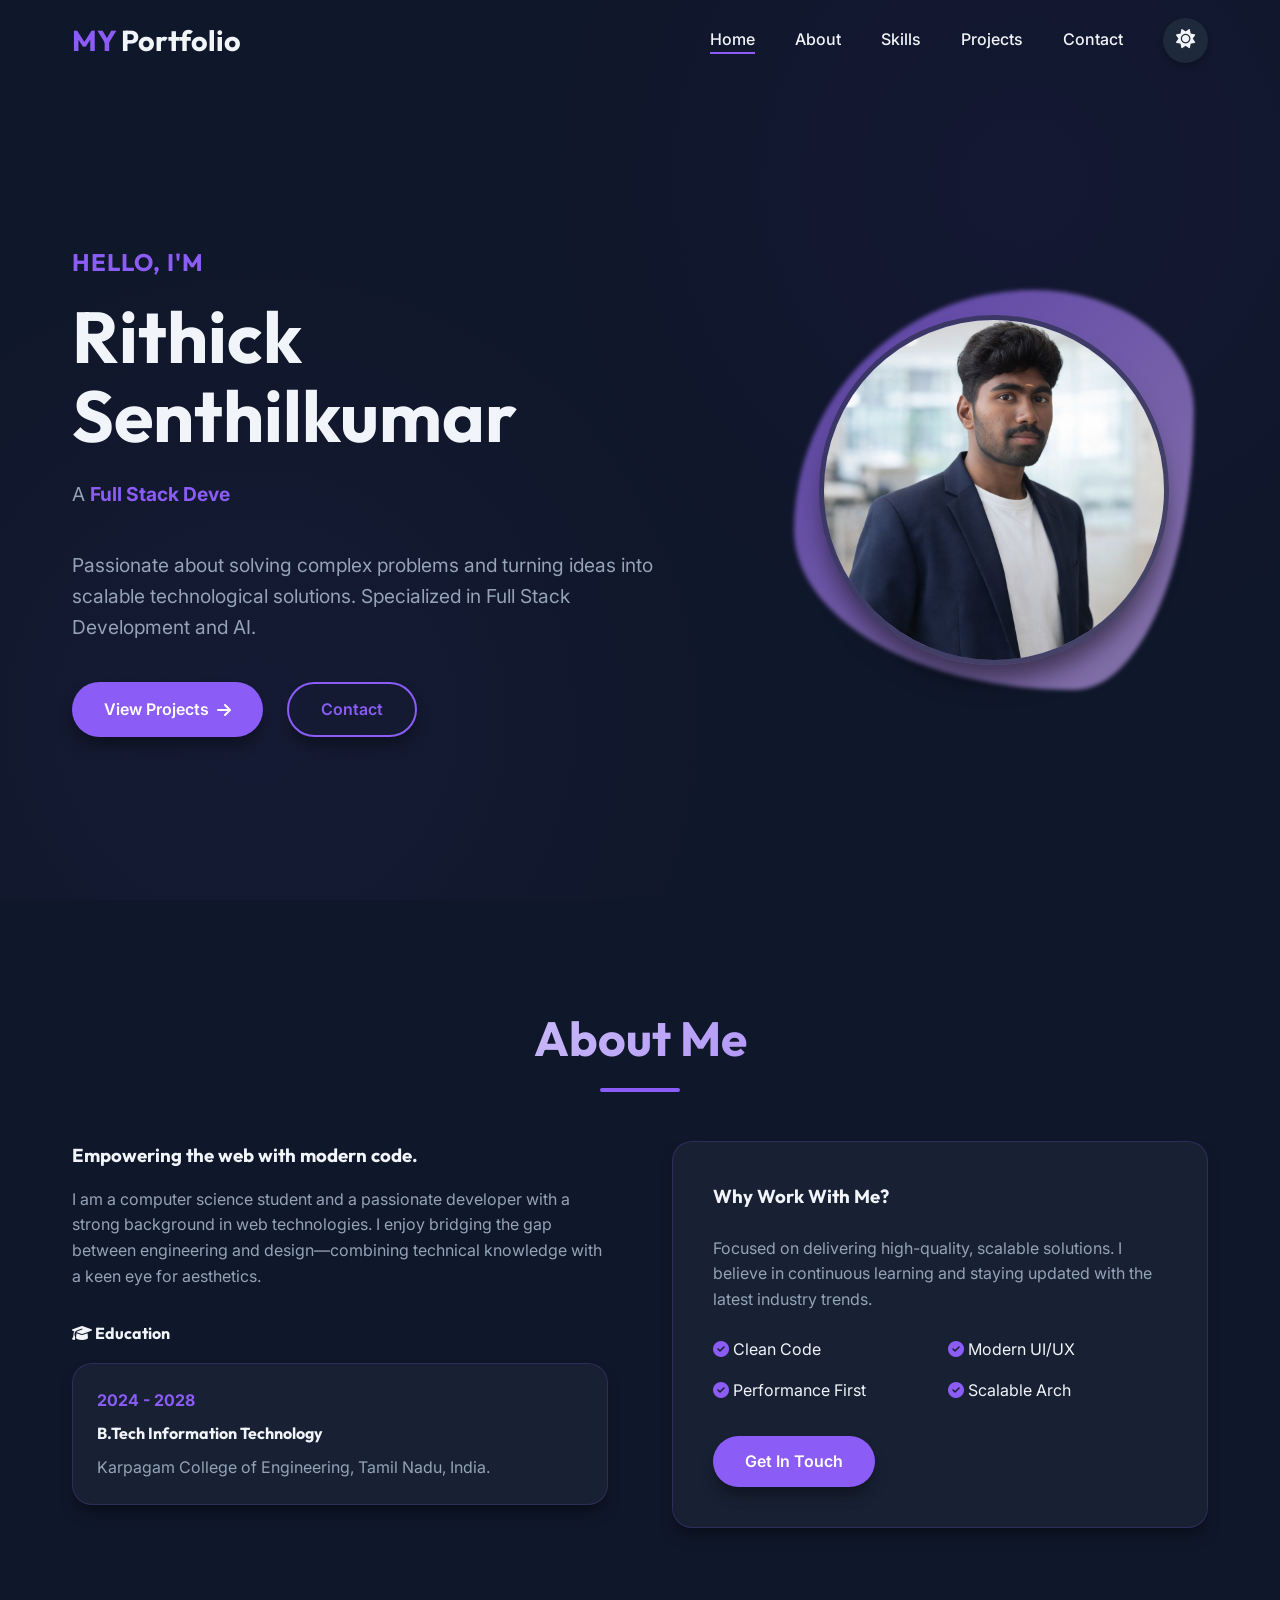
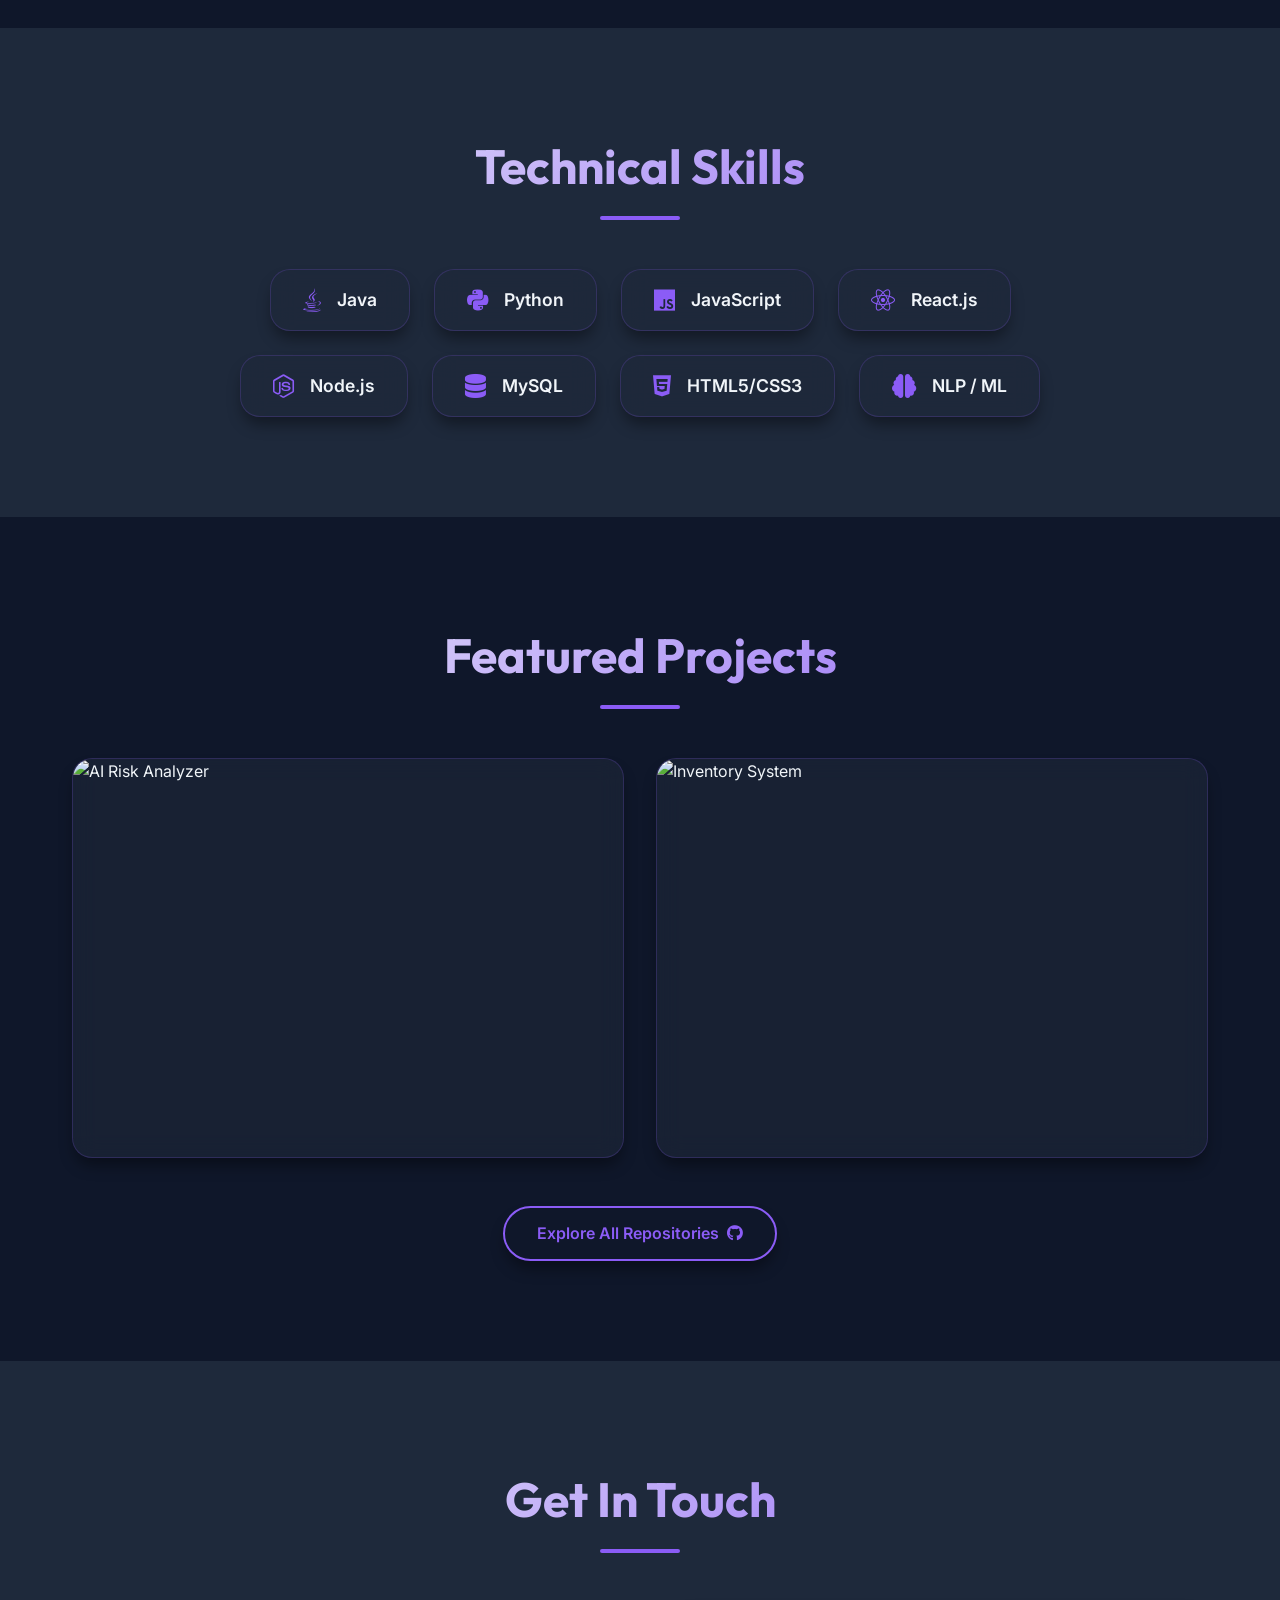
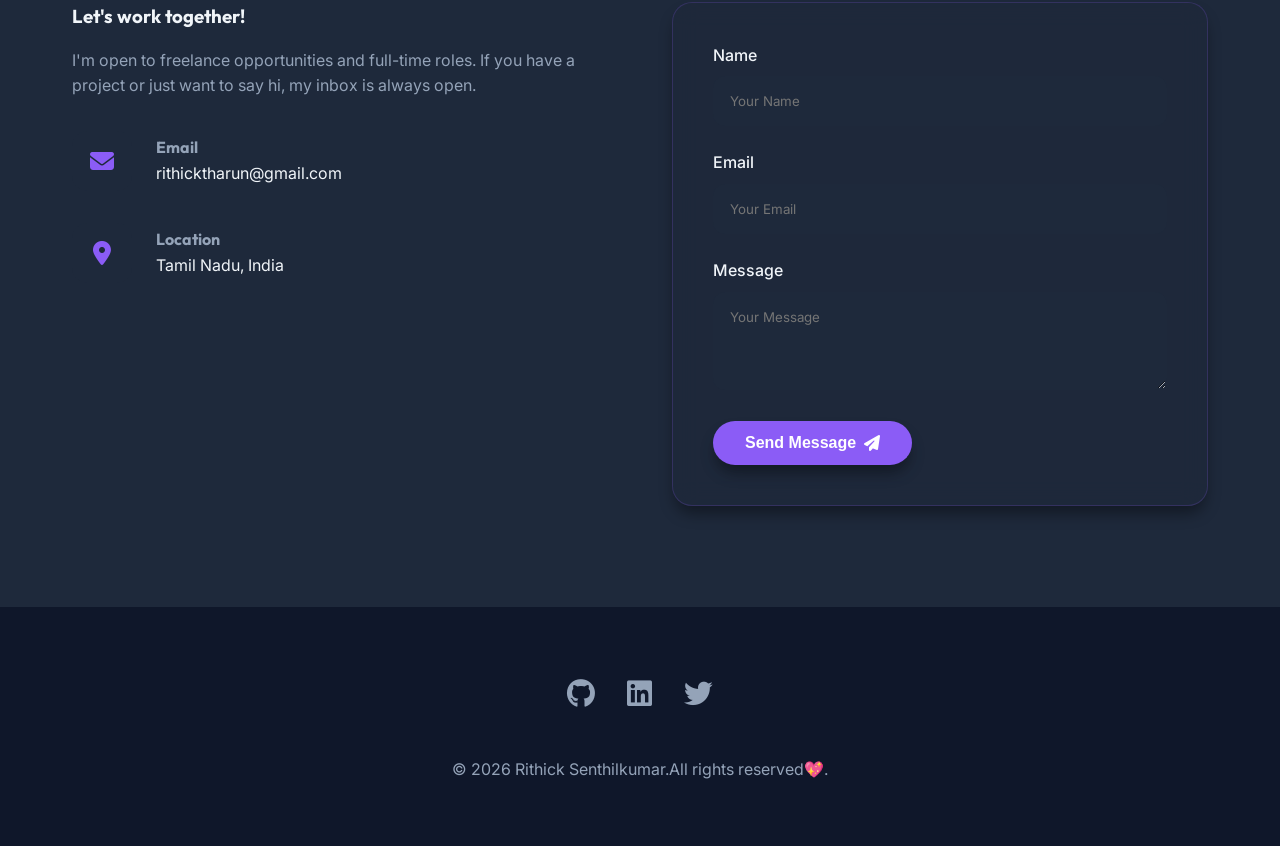
==== index.html @ 33edb517 "Change link text from 'Let's Talk' to 'Contact'" ====
<!DOCTYPE html>
<html lang="en">

<head>
    <meta charset="UTF-8">
    <meta name="viewport" content="width=device-width, initial-scale=1.0">
    <title>Rithick Senthilkumar | Full Stack Developer</title>
    <meta name="description"
        content="Personal portfolio of Rithick Senthilkumar - Full Stack Developer specializing in AI, Java, and Web Technologies.">
    <link rel="stylesheet" href="style.css">
    <link rel="stylesheet" href="https://cdnjs.cloudflare.com/ajax/libs/font-awesome/6.4.0/css/all.min.css">
</head>

<body data-theme="dark">

    <header id="header">
        <div class="container nav-container">
            <a href="#home" class="logo">MY<span> Portfolio</span></a>
            <nav>
                <ul class="nav-links">
                    <li><a href="#home" class="nav-link active">Home</a></li>
                    <li><a href="#about" class="nav-link">About</a></li>
                    <li><a href="#skills" class="nav-link">Skills</a></li>
                    <li><a href="#projects" class="nav-link">Projects</a></li>
                    <li><a href="#contact" class="nav-link">Contact</a></li>
                    <li>
                        <button class="theme-toggle" id="theme-toggle" aria-label="Toggle Dark/Light Mode">
                            <i class="fas fa-moon"></i>
                        </button>
                    </li>
                </ul>
            </nav>

        </div>
    </header>


    <section id="home" class="hero">
        <div class="container hero-content">
            <div class="hero-text">
                <h3>Hello, I'm</h3>
                <h1>Rithick Senthilkumar</h1>
                <p>A <span id="typing-text" style="color: var(--accent); font-weight: 700;"></span></p>
                <p>Passionate about solving complex problems and turning ideas into scalable technological solutions.
                    Specialized in Full Stack Development and AI.</p>
                <div class="hero-btns">
                    <a href="#projects" class="btn btn-primary">View Projects <i class="fas fa-arrow-right"></i></a>
                    <a href="#contact" class="btn btn-outline">Contact</a>
                </div>
            </div>
            <div class="hero-image-container">
                <div class="hero-blob"></div>
                <div class="hero-img-box">
                    <img src="profile.png" alt="Rithick Senthilkumar">
                </div>
            </div>
        </div>
    </section>


    <section id="about" class="section-padding">
        <div class="container">
            <h2 class="section-title reveal">About Me</h2>
            <div class="contact-grid">
                <div class="reveal">
                    <h3>Empowering the web with modern code.</h3>
                    <p style="margin-top: 1rem; color: var(--text-muted);">I am a computer science student and a
                        passionate developer with a strong background in web technologies. I enjoy bridging the gap
                        between engineering and design—combining technical knowledge with a keen eye for aesthetics.</p>

                    <div style="margin-top: 2rem;">
                        <h4 style="margin-bottom: 1rem;"><i class="fas fa-graduation-cap"></i> Education</h4>
                        <div class="glass-card" style="padding: 1.5rem;">
                            <span class="timeline-date">2024 - 2028</span>
                            <h4 style="margin: 0.5rem 0;">B.Tech Information Technology</h4>
                            <p style="color: var(--text-muted);">Karpagam College of Engineering, Tamil Nadu, India.</p>
                        </div>
                    </div>
                </div>
                <div class="reveal">
                    <div class="glass-card" style="padding: 2.5rem; height: 100%;">
                        <h3>Why Work With Me?</h3>
                        <p style="margin: 1.5rem 0; color: var(--text-muted);">Focused on delivering high-quality,
                            scalable solutions. I believe in continuous learning and staying updated with the latest
                            industry trends.</p>
                        <ul style="display: grid; grid-template-columns: 1fr 1fr; gap: 1rem;">
                            <li><i class="fas fa-check-circle" style="color: var(--accent);"></i> Clean Code</li>
                            <li><i class="fas fa-check-circle" style="color: var(--accent);"></i> Modern UI/UX</li>
                            <li><i class="fas fa-check-circle" style="color: var(--accent);"></i> Performance First</li>
                            <li><i class="fas fa-check-circle" style="color: var(--accent);"></i> Scalable Arch</li>
                        </ul>
                        <div style="margin-top: 2rem;">
                            <a href="#contact" class="btn btn-primary w-100">Get In Touch</a>
                        </div>
                    </div>
                </div>
            </div>
        </div>
    </section>


    <section id="skills" class="section-padding bg-light" style="background: var(--secondary-bg);">
        <div class="container">
            <h2 class="section-title reveal">Technical Skills</h2>
            <div class="reveal">
                <div class="skills-grid">
                    <div class="glass-card skill-chip"><i class="fab fa-java"></i> Java</div>
                    <div class="glass-card skill-chip"><i class="fab fa-python"></i> Python</div>
                    <div class="glass-card skill-chip"><i class="fab fa-js"></i> JavaScript</div>
                    <div class="glass-card skill-chip"><i class="fab fa-react"></i> React.js</div>
                    <div class="glass-card skill-chip"><i class="fab fa-node-js"></i> Node.js</div>
                    <div class="glass-card skill-chip"><i class="fas fa-database"></i> MySQL</div>
                    <div class="glass-card skill-chip"><i class="fab fa-html5"></i> HTML5/CSS3</div>
                    <div class="glass-card skill-chip"><i class="fas fa-brain"></i> NLP / ML</div>
                </div>
            </div>
        </div>
    </section>


    <section id="projects" class="section-padding">
        <div class="container">
            <h2 class="section-title reveal">Featured Projects</h2>
            <div class="projects-container">

                <div class="glass-card project-card reveal">
                    <div class="project-img">
                        <img src="https://images.unsplash.com/photo-1450101499163-c8848c66ca85?auto=format&fit=crop&w=800"
                            alt="AI Risk Analyzer">
                    </div>
                    <div class="project-overlay">
                        <div class="project-tags">
                            <span class="tag">Python</span>
                            <span class="tag">NLP</span>
                            <span class="tag">ML</span>
                        </div>
                        <h3 class="project-title">AI Contract Analyzer</h3>
                        <p class="project-desc">Intelligent web app that identifies legal risks using Natural Language
                            Processing.</p>
                        <div class="hero-btns">
                            <a href="https://github.com/rithick55/AI-based-Contract-risk-Analyzer" target="_blank"
                                class="btn btn-primary btn-sm"><i class="fab fa-github"></i> Code</a>
                        </div>
                    </div>
                </div>

                <div class="glass-card project-card reveal">
                    <div class="project-img">
                        <img src="https://images.unsplash.com/photo-1551288049-bebda4e38f71?auto=format&fit=crop&w=800"
                            alt="Inventory System">
                    </div>
                    <div class="project-overlay">
                        <div class="project-tags">
                            <span class="tag">Java</span>
                            <span class="tag">JSP</span>
                            <span class="tag">MySQL</span>
                        </div>
                        <h3 class="project-title">Product Inventory System</h3>
                        <p class="project-desc">Web-based system using Servlets and JDBC for managing product data
                            seamlessly.</p>
                        <div class="hero-btns">
                            <a href="https://github.com/rithick55/ProductInventorySystem" target="_blank"
                                class="btn btn-primary btn-sm"><i class="fab fa-github"></i> Code</a>
                        </div>
                    </div>
                </div>
            </div>
            <div style="text-align: center; margin-top: 3rem;" class="reveal">
                <a href="https://github.com/rithick55" target="_blank" class="btn btn-outline">Explore All Repositories
                    <i class="fab fa-github"></i></a>
            </div>
        </div>
    </section>


    <section id="contact" class="section-padding" style="background: var(--secondary-bg);">
        <div class="container">
            <h2 class="section-title reveal">Get In Touch</h2>
            <div class="contact-grid reveal">
                <div>
                    <h3>Let's work together!</h3>
                    <p style="margin-top: 1rem; color: var(--text-muted);">I'm open to freelance opportunities and
                        full-time roles. If you have a project or just want to say hi, my inbox is always open.</p>

                    <div class="contact-info-list">
                        <div class="contact-item">
                            <div class="contact-icon"><i class="fas fa-envelope"></i></div>
                            <div>
                                <h4 style="color: var(--text-muted);">Email</h4>
                                <p>rithicktharun@gmail.com</p>
                            </div>
                        </div>
                        <div class="contact-item">
                            <div class="contact-icon"><i class="fas fa-location-dot"></i></div>
                            <div>
                                <h4 style="color: var(--text-muted);">Location</h4>
                                <p>Tamil Nadu, India</p>
                            </div>
                        </div>
                    </div>
                </div>

                <div class="glass-card" style="padding: 2.5rem;">
                    <form id="contact-form" action="https://formsubmit.co/rithicktharun@gmail.com" method="POST">
                        <input type="hidden" name="_captcha" value="false">
                        <div class="form-group">
                            <label for="name">Name</label>
                            <input type="text" id="name" name="name" class="form-control" placeholder="Your Name"
                                required>
                        </div>
                        <div class="form-group">
                            <label for="email">Email</label>
                            <input type="email" id="email" name="email" class="form-control" placeholder="Your Email"
                                required>
                        </div>
                        <div class="form-group">
                            <label for="message">Message</label>
                            <textarea id="message" name="message" rows="4" class="form-control"
                                placeholder="Your Message" required></textarea>
                        </div>
                        <button type="submit" class="btn btn-primary w-100">Send Message <i
                                class="fas fa-paper-plane"></i></button>
                    </form>
                </div>
            </div>
        </div>
    </section>


    <footer>
        <div class="container">
            <div class="footer-socials">
                <a href="https://github.com/rithick55" target="_blank" aria-label="GitHub"><i
                        class="fab fa-github"></i></a>
                <a href="https://www.linkedin.com/in/rithick-s-b72456331" target="_blank" aria-label="LinkedIn"><i
                        class="fab fa-linkedin"></i></a>
                <a href="#" aria-label="Twitter"><i class="fab fa-twitter"></i></a>
            </div>
            <p style="color: var(--text-muted);">&copy; 2026 Rithick Senthilkumar.All rights reserved💖.</p>
        </div>
    </footer>

    <script src="script.js"></script>
</body>

</html>
---- style.css ----
@import url('https://fonts.googleapis.com/css2?family=Inter:wght@300;400;500;600;700;800&family=Outfit:wght@300;400;500;600;700;800&display=swap');

:root {

    --primary-bg: #f8fafc;
    --secondary-bg: #e2e8f0;
    --accent: #6d28d9;
    --accent-hover: #5b21b6;
    --text-main: #1e293b;
    --text-muted: #64748b;
    --card-bg: rgba(255, 255, 255, 0.7);
    --card-border: rgba(109, 40, 217, 0.1);
    --glass-blur: blur(12px);
    --shadow-sm: 0 4px 6px -1px rgb(0 0 0 / 0.1);
    --shadow-md: 0 10px 15px -3px rgb(0 0 0 / 0.1);
    --shadow-lg: 0 20px 25px -5px rgb(0 0 0 / 0.1);
    --transition: all 0.4s cubic-bezier(0.4, 0, 0.2, 1);
}

[data-theme='dark'] {

    --primary-bg: #0f172a;
    --secondary-bg: #1e293b;
    --accent: #8b5cf6;
    --accent-hover: #a78bfa;
    --text-main: #f1f5f9;
    --text-muted: #94a3b8;
    --card-bg: rgba(30, 41, 59, 0.6);
    --card-border: rgba(139, 92, 246, 0.2);
    --shadow-sm: 0 4px 6px -1px rgb(0 0 0 / 0.3);
    --shadow-md: 0 10px 15px -3px rgb(0 0 0 / 0.4);
    --shadow-lg: 0 20px 25px -5px rgb(0 0 0 / 0.5);
}

* {
    margin: 0;
    padding: 0;
    box-sizing: border-box;
}

html {
    scroll-behavior: smooth;
    font-size: 16px;
}

body {
    font-family: 'Inter', sans-serif;
    background-color: var(--primary-bg);
    color: var(--text-main);
    line-height: 1.6;
    overflow-x: hidden;
    transition: background-color 0.5s ease, color 0.5s ease;
}

h1,
h2,
h3,
h4,
.logo {
    font-family: 'Outfit', sans-serif;
    font-weight: 700;
}

a {
    text-decoration: none;
    color: inherit;
    transition: var(--transition);
}

ul {
    list-style: none;
}


.glass-card {
    background: var(--card-bg);
    backdrop-filter: var(--glass-blur);
    border: 1px solid var(--card-border);
    border-radius: 20px;
    box-shadow: var(--shadow-md);
    transition: var(--transition);
}

.glass-card:hover {
    transform: translateY(-8px);
    box-shadow: var(--shadow-lg);
    border-color: var(--accent);
}


.theme-toggle {
    background: var(--secondary-bg);
    border: none;
    color: var(--text-main);
    padding: 10px;
    border-radius: 50%;
    cursor: pointer;
    width: 45px;
    height: 45px;
    display: flex;
    align-items: center;
    justify-content: center;
    font-size: 1.2rem;
    box-shadow: var(--shadow-sm);
    transition: var(--transition);
}

.theme-toggle:hover {
    background: var(--accent);
    color: #fff;
    transform: scale(1.1);
}


.container {
    max-width: 1200px;
    margin: 0 auto;
    padding: 0 2rem;
}

.section-padding {
    padding: 100px 0;
}

.section-title {
    font-size: 3rem;
    text-align: center;
    margin-bottom: 4rem;
    background: linear-gradient(135deg, var(--text-main), var(--accent));
    -webkit-background-clip: text;
    background-clip: text;
    -webkit-text-fill-color: transparent;
    position: relative;
}

.section-title::after {
    content: '';
    position: absolute;
    bottom: -15px;
    left: 50%;
    transform: translateX(-50%);
    width: 80px;
    height: 4px;
    background: var(--accent);
    border-radius: 2px;
}


header {
    position: fixed;
    top: 0;
    width: 100%;
    height: 80px;
    display: flex;
    align-items: center;
    z-index: 1000;
    transition: var(--transition);
}

header.sticky {
    height: 70px;
    background: var(--card-bg);
    backdrop-filter: var(--glass-blur);
    box-shadow: var(--shadow-sm);
}

.nav-container {
    display: flex;
    justify-content: space-between;
    align-items: center;
    width: 100%;
}

.logo {
    font-size: 1.8rem;
    color: var(--accent);
}
.logo span {
    color: var(--text-main);
}

.nav-links {
    display: flex;
    gap: 2.5rem;
    align-items: center;
}

.nav-link {
    font-weight: 500;
    color: var(--text-main);
    position: relative;
    padding: 5px 0;
}

.nav-link::after {
    content: '';
    position: absolute;
    bottom: 0;
    left: 0;
    width: 0;
    height: 2px;
    background: var(--accent);
    transition: var(--transition);
}

.nav-link:hover::after,
.nav-link.active::after {
    width: 100%;
}


.hero {
    min-height: 100vh;
    display: flex;
    align-items: center;
    position: relative;
    padding-top: 80px;
    background: radial-gradient(circle at 80% 20%, rgba(109, 40, 217, 0.05), transparent 40%),
        radial-gradient(circle at 20% 80%, rgba(139, 92, 246, 0.05), transparent 40%);
}

.hero-content {
    display: grid;
    grid-template-columns: 1.2fr 0.8fr;
    gap: 4rem;
    align-items: center;
}

.hero-text h3 {
    color: var(--accent);
    font-size: 1.5rem;
    margin-bottom: 1rem;
    letter-spacing: 1px;
    text-transform: uppercase;
}

.hero-text h1 {
    font-size: 4.5rem;
    line-height: 1.1;
    margin-bottom: 1.5rem;
}

.hero-text p {
    font-size: 1.2rem;
    color: var(--text-muted);
    max-width: 600px;
    margin-bottom: 2.5rem;
}

.hero-btns {
    display: flex;
    gap: 1.5rem;
}

.btn {
    padding: 0.8rem 2rem;
    border-radius: 50px;
    font-weight: 600;
    font-size: 1rem;
    display: inline-flex;
    align-items: center;
    gap: 0.5rem;
    cursor: pointer;
    box-shadow: var(--shadow-md);
}

.btn-primary {
    background: var(--accent);
    color: #fff;
    border: none;
}

.btn-primary:hover {
    background: var(--accent-hover);
    transform: translateY(-3px);
    box-shadow: var(--shadow-lg);
}

.btn-outline {
    border: 2px solid var(--accent);
    color: var(--accent);
    background: transparent;
}

.btn-outline:hover {
    background: var(--accent);
    color: #fff;
    transform: translateY(-3px);
}

.hero-image-container {
    position: relative;
    display: flex;
    justify-content: center;
    align-items: center;
}

.hero-blob {
    width: 400px;
    height: 400px;
    background: linear-gradient(135deg, var(--accent), #d8b4fe);
    border-radius: 60% 40% 30% 70% / 60% 30% 70% 40%;
    animation: blobAnimate 10s linear infinite;
    position: absolute;
    filter: blur(2px);
    opacity: 0.6;
}

.hero-img-box {
    width: 350px;
    height: 350px;
    border-radius: 50%;
    overflow: hidden;
    position: relative;
    border: 5px solid var(--card-bg);
    box-shadow: var(--shadow-lg);
    z-index: 1;
}

.hero-img-box img {
    width: 100%;
    height: 100%;
    object-fit: cover;
    transition: var(--transition);
}

@keyframes blobAnimate {

    0%,
    100% {
        border-radius: 60% 40% 30% 70% / 60% 30% 70% 40%;
    }

    50% {
        border-radius: 30% 60% 70% 40% / 50% 60% 30% 60%;
    }
}

.projects-container {
    display: grid;
    grid-template-columns: repeat(2, 1fr);
    gap: 2rem;
}

.project-card {
    position: relative;
    overflow: hidden;
    height: 400px;
}

.project-img {
    height: 100%;
    width: 100%;
}

.project-img img {
    width: 100%;
    height: 100%;
    object-fit: cover;
}

.project-overlay {
    position: absolute;
    top: 0;
    left: 0;
    width: 100%;
    height: 100%;
    background: linear-gradient(to top, rgba(15, 23, 42, 0.95), transparent);
    display: flex;
    flex-direction: column;
    justify-content: flex-end;
    padding: 2.5rem;
    opacity: 0;
    transition: var(--transition);
}

.project-card:hover .project-overlay {
    opacity: 1;
}

.project-card:hover .project-img img {
    transform: scale(1.1);
}

.project-tags {
    display: flex;
    gap: 0.5rem;
    margin-bottom: 1rem;
}

.tag {
    background: var(--accent);
    color: #fff;
    font-size: 0.75rem;
    padding: 0.2rem 0.8rem;
    border-radius: 20px;
    font-weight: 600;
}

.project-title {
    font-size: 1.8rem;
    margin-bottom: 0.5rem;
    color: #fff;
}

.project-desc {
    font-size: 1rem;
    color: rgba(255, 255, 255, 0.8);
    margin-bottom: 1.5rem;
}


.skills-grid {
    display: flex;
    flex-wrap: wrap;
    justify-content: center;
    gap: 1.5rem;
    max-width: 900px;
    margin: 0 auto;
}

.skill-chip {
    padding: 1rem 2rem;
    display: flex;
    align-items: center;
    gap: 1rem;
    font-size: 1.1rem;
    font-weight: 600;
}

.skill-chip i {
    font-size: 1.5rem;
    color: var(--accent);
}


.timeline {
    max-width: 800px;
    margin: 0 auto;
    position: relative;
}

.timeline::before {
    content: '';
    position: absolute;
    left: 50%;
    transform: translateX(-50%);
    width: 2px;
    height: 100%;
    background: var(--secondary-bg);
}

.timeline-item {
    margin-bottom: 4rem;
    width: 100%;
    display: flex;
    justify-content: space-between;
    align-items: center;
}

.timeline-content {
    width: 45%;
    padding: 2rem;
}

.timeline-dot {
    position: absolute;
    left: 50%;
    transform: translateX(-50%);
    width: 20px;
    height: 20px;
    background: var(--accent);
    border-radius: 50%;
    border: 4px solid var(--primary-bg);
    z-index: 10;
}

.timeline-item:nth-child(even) {
    flex-direction: row-reverse;
}

.timeline-date {
    color: var(--accent);
    font-weight: 700;
    margin-bottom: 0.5rem;
    display: block;
}

/* Animations */
.reveal {
    opacity: 0;
    transform: translateY(40px);
    transition: all 0.8s ease-out;
}

.reveal.active {
    opacity: 1;
    transform: translateY(0);
}


.contact-grid {
    display: grid;
    grid-template-columns: 1fr 1fr;
    gap: 4rem;
}

.contact-info-list {
    margin-top: 2rem;
}

.contact-item {
    display: flex;
    gap: 1.5rem;
    margin-bottom: 2rem;
    align-items: center;
}

.contact-icon {
    width: 60px;
    height: 60px;
    background: var(--secondary-bg);
    color: var(--accent);
    border-radius: 15px;
    display: flex;
    align-items: center;
    justify-content: center;
    font-size: 1.5rem;
}

.form-group {
    margin-bottom: 1.5rem;
}

.form-group label {
    display: block;
    margin-bottom: 0.5rem;
    font-weight: 500;
}

.form-control {
    width: 100%;
    padding: 1rem;
    background: var(--secondary-bg);
    border: 1px solid transparent;
    border-radius: 12px;
    color: var(--text-main);
    font-family: inherit;
    transition: var(--transition);
}

.form-control:focus {
    outline: none;
    border-color: var(--accent);
    background: var(--primary-bg);
    box-shadow: 0 0 0 4px rgba(109, 40, 217, 0.1);
}

footer {
    padding: 4rem 0;
    border-top: 1px solid var(--secondary-bg);
    text-align: center;
}

.footer-socials {
    display: flex;
    justify-content: center;
    gap: 2rem;
    margin-bottom: 2.5rem;
}

.footer-socials a {
    font-size: 1.8rem;
    color: var(--text-muted);
}

.footer-socials a:hover {
    color: var(--accent);
    transform: translateY(-5px);
}


@media (max-width: 992px) {
    .hero-content {
        grid-template-columns: 1fr;
        text-align: center;
        gap: 3rem;
    }

    .hero-text h1 {
        font-size: 3.5rem;
    }

    .hero-btns {
        justify-content: center;
    }

    .hero-image-container {
        order: -1;
    }

    .projects-container {
        grid-template-columns: 1fr;
    }

    .contact-grid {
        grid-template-columns: 1fr;
    }
}

@media (max-width: 768px) {
    .nav-links {
        display: none;
    }

    .section-title {
        font-size: 2.2rem;
    }

    .timeline::before {
        left: 40px;
    }

    .timeline-dot {
        left: 40px;
    }

    .timeline-content {
        width: calc(100% - 80px);
        margin-left: 80px;
    }

    .timeline-item,
    .timeline-item:nth-child(even) {
        flex-direction: row;
    }
}
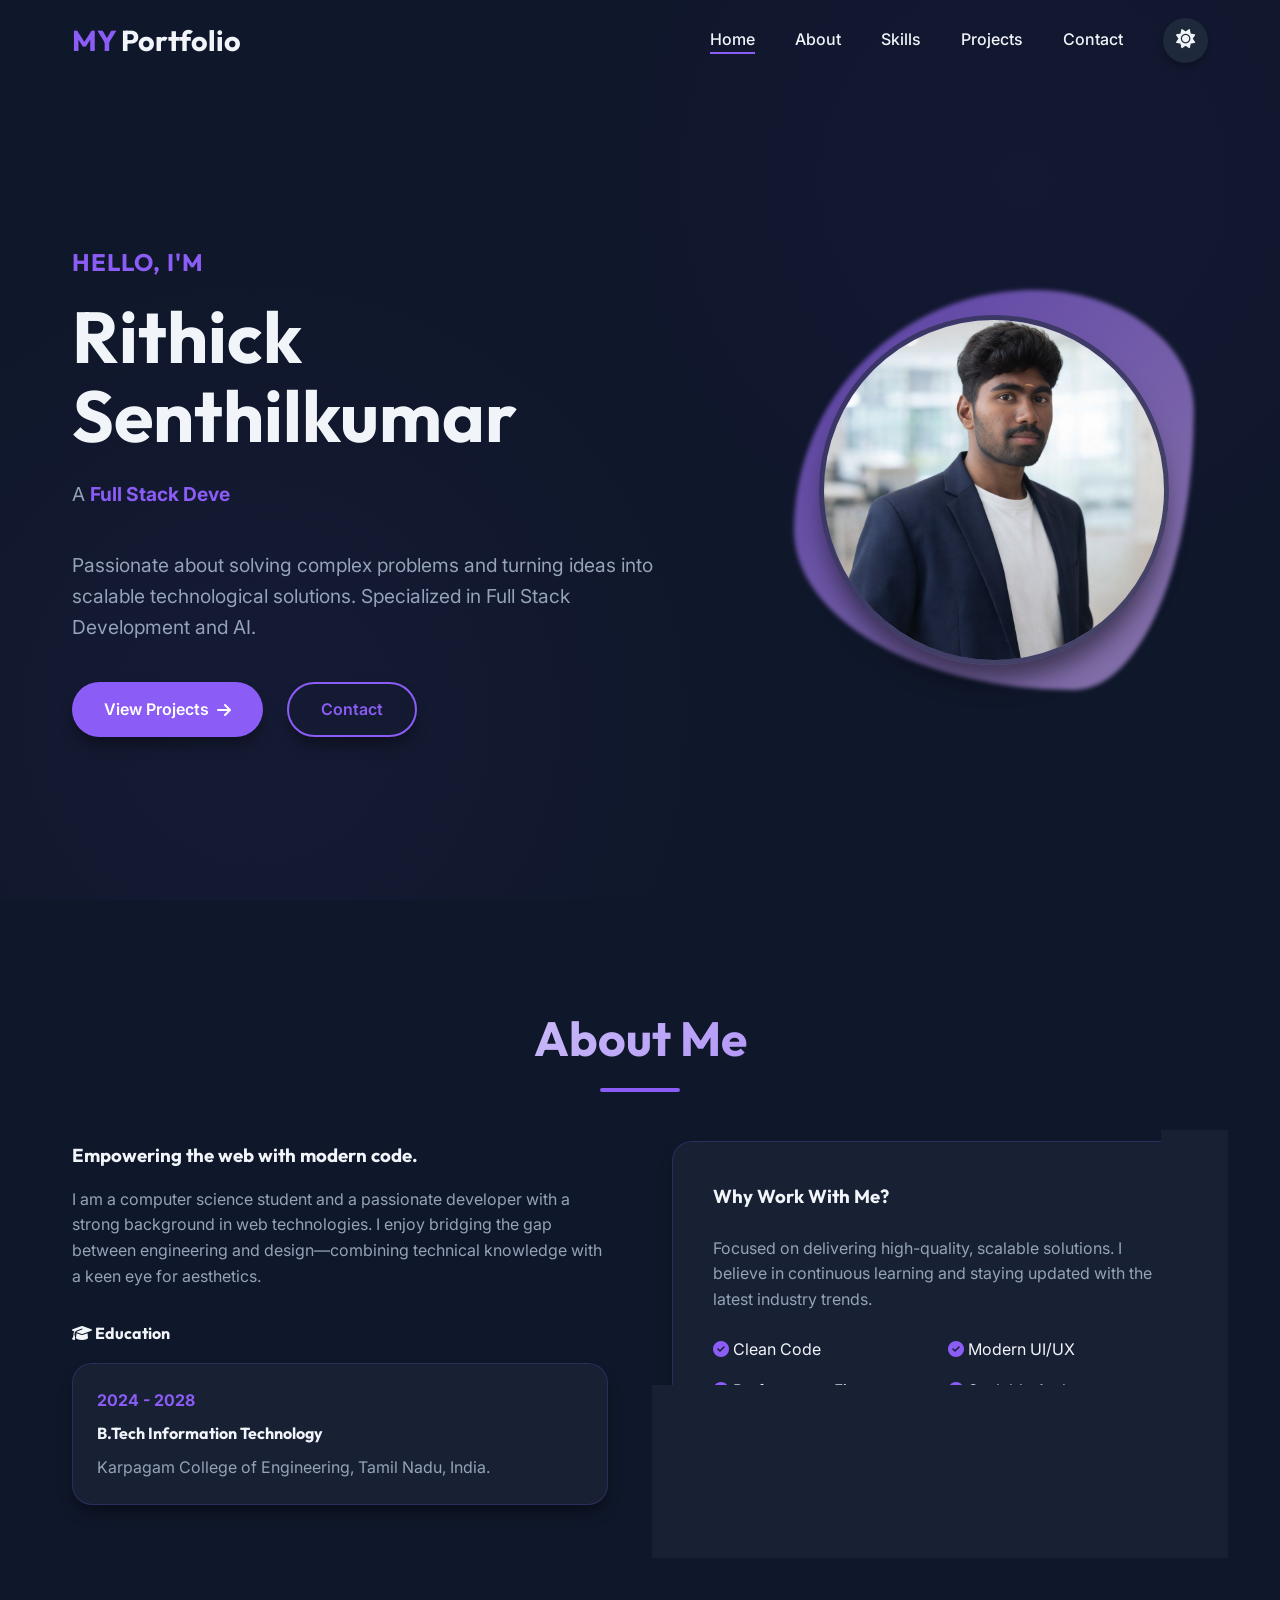
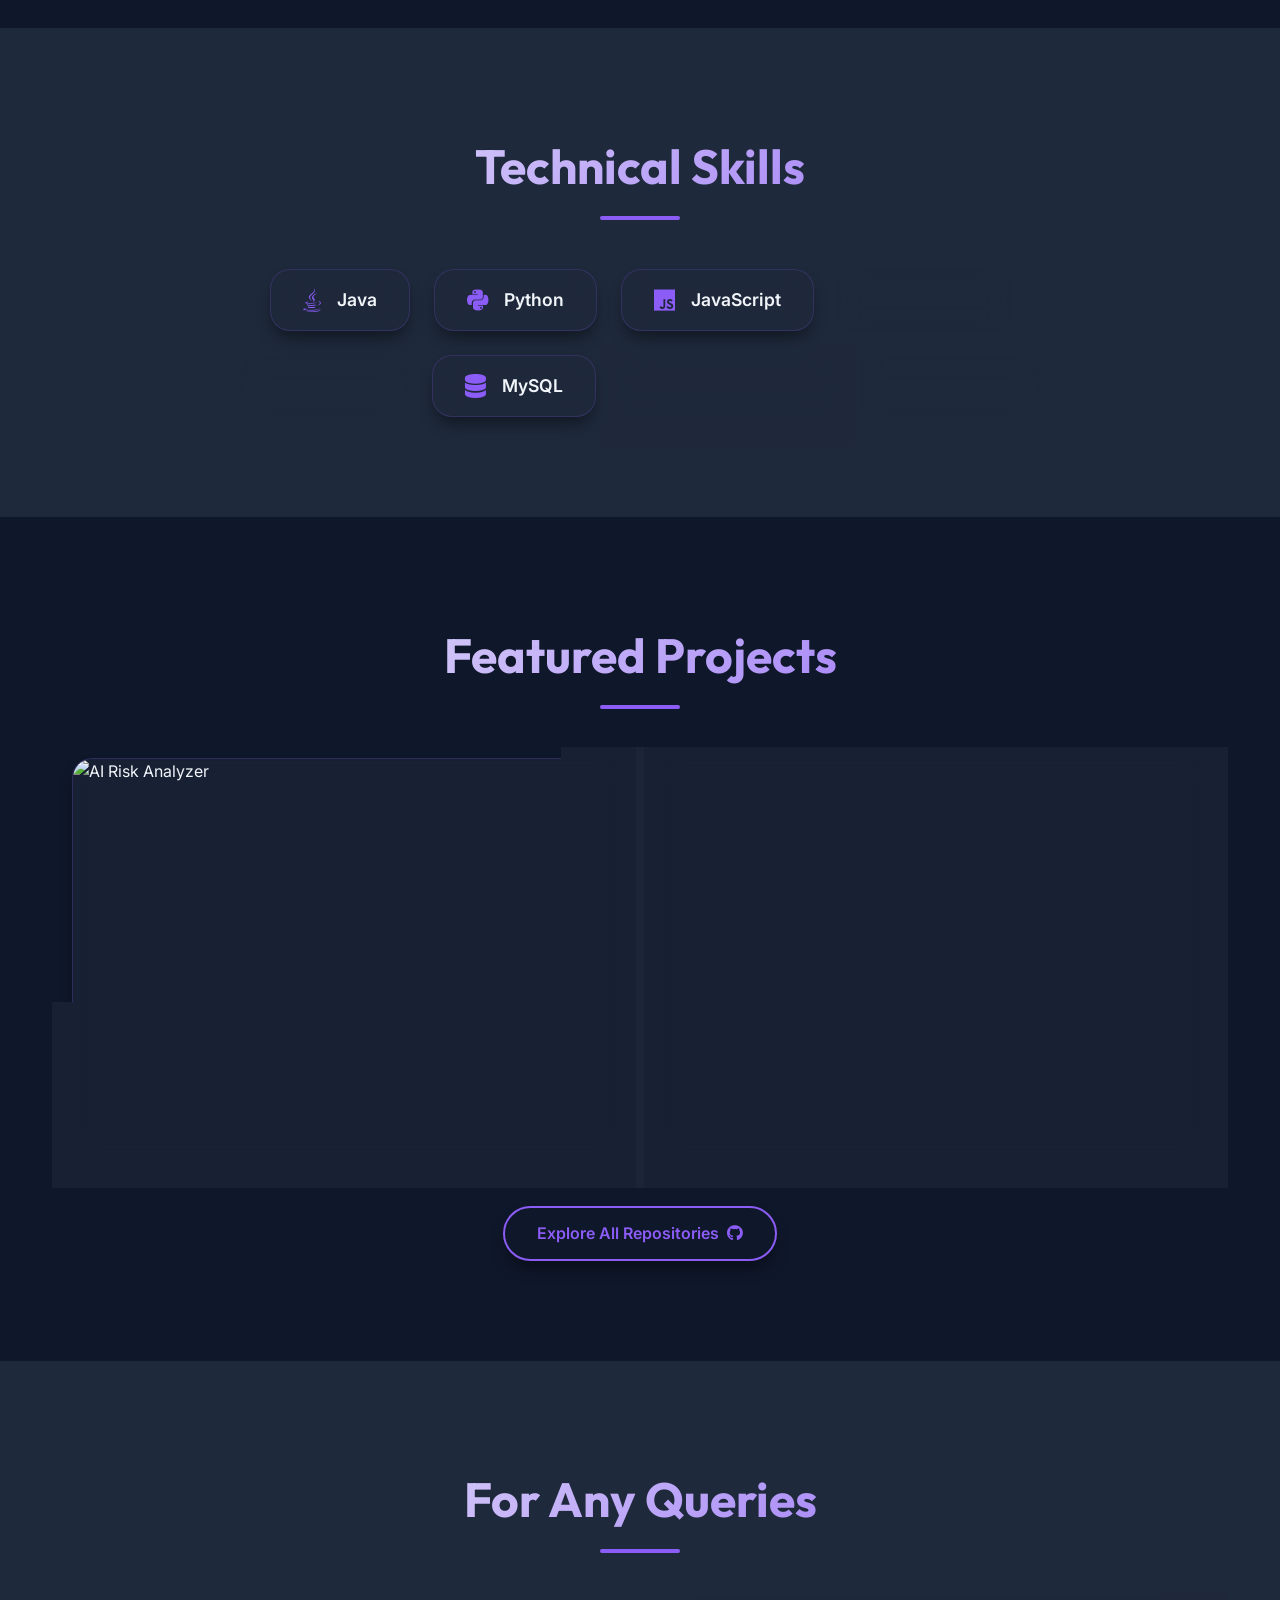
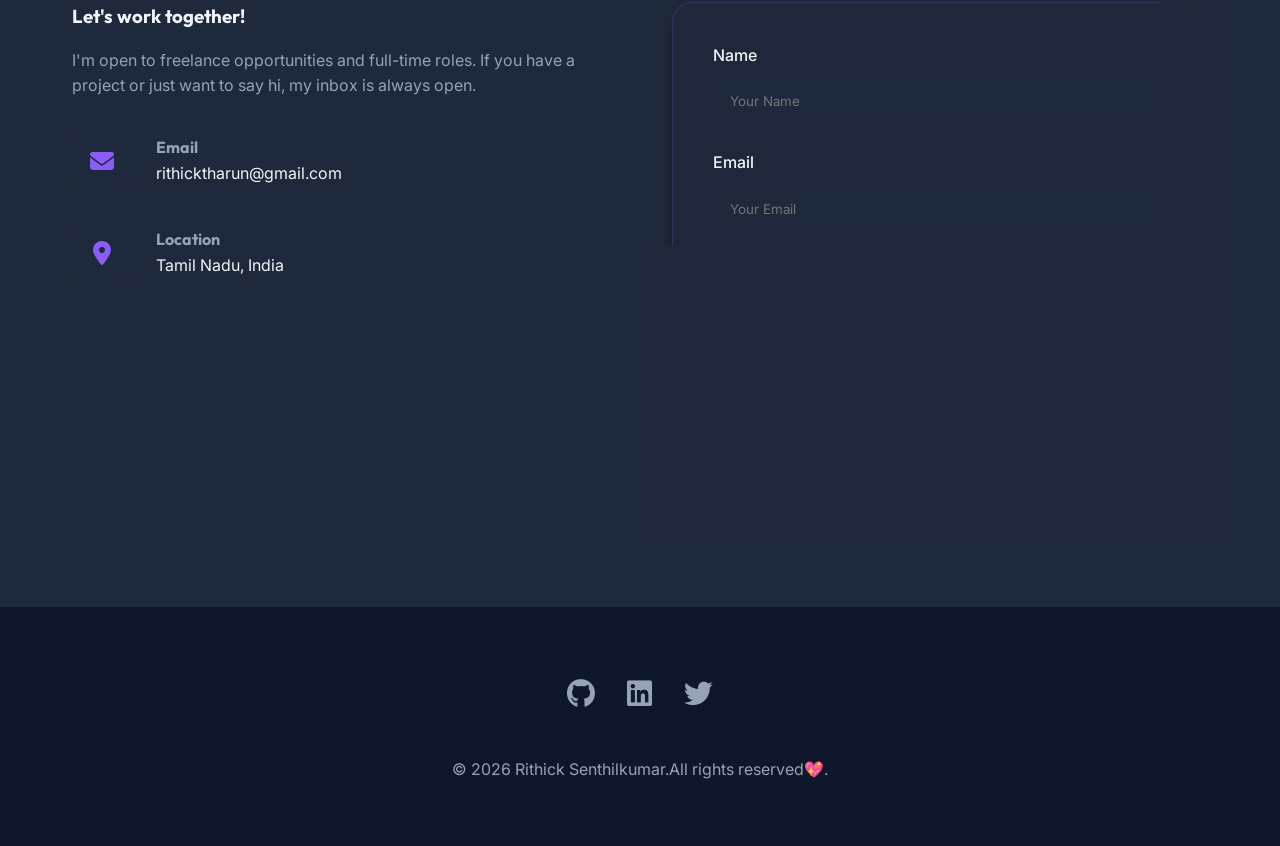
==== commit 498f42dc: "Update index.html" ====
--- a/index.html
+++ b/index.html
@@ -90,7 +90,7 @@
                             <li><i class="fas fa-check-circle" style="color: var(--accent);"></i> Scalable Arch</li>
                         </ul>
                         <div style="margin-top: 2rem;">
-                            <a href="#contact" class="btn btn-primary w-100">Get In Touch</a>
+                            <a href="#contact" class="btn btn-primary w-100">Go To Contact</a>
                         </div>
                     </div>
                 </div>
@@ -175,7 +175,7 @@
 
     <section id="contact" class="section-padding" style="background: var(--secondary-bg);">
         <div class="container">
-            <h2 class="section-title reveal">Get In Touch</h2>
+            <h2 class="section-title reveal">For Any Queries</h2>
             <div class="contact-grid reveal">
                 <div>
                     <h3>Let's work together!</h3>
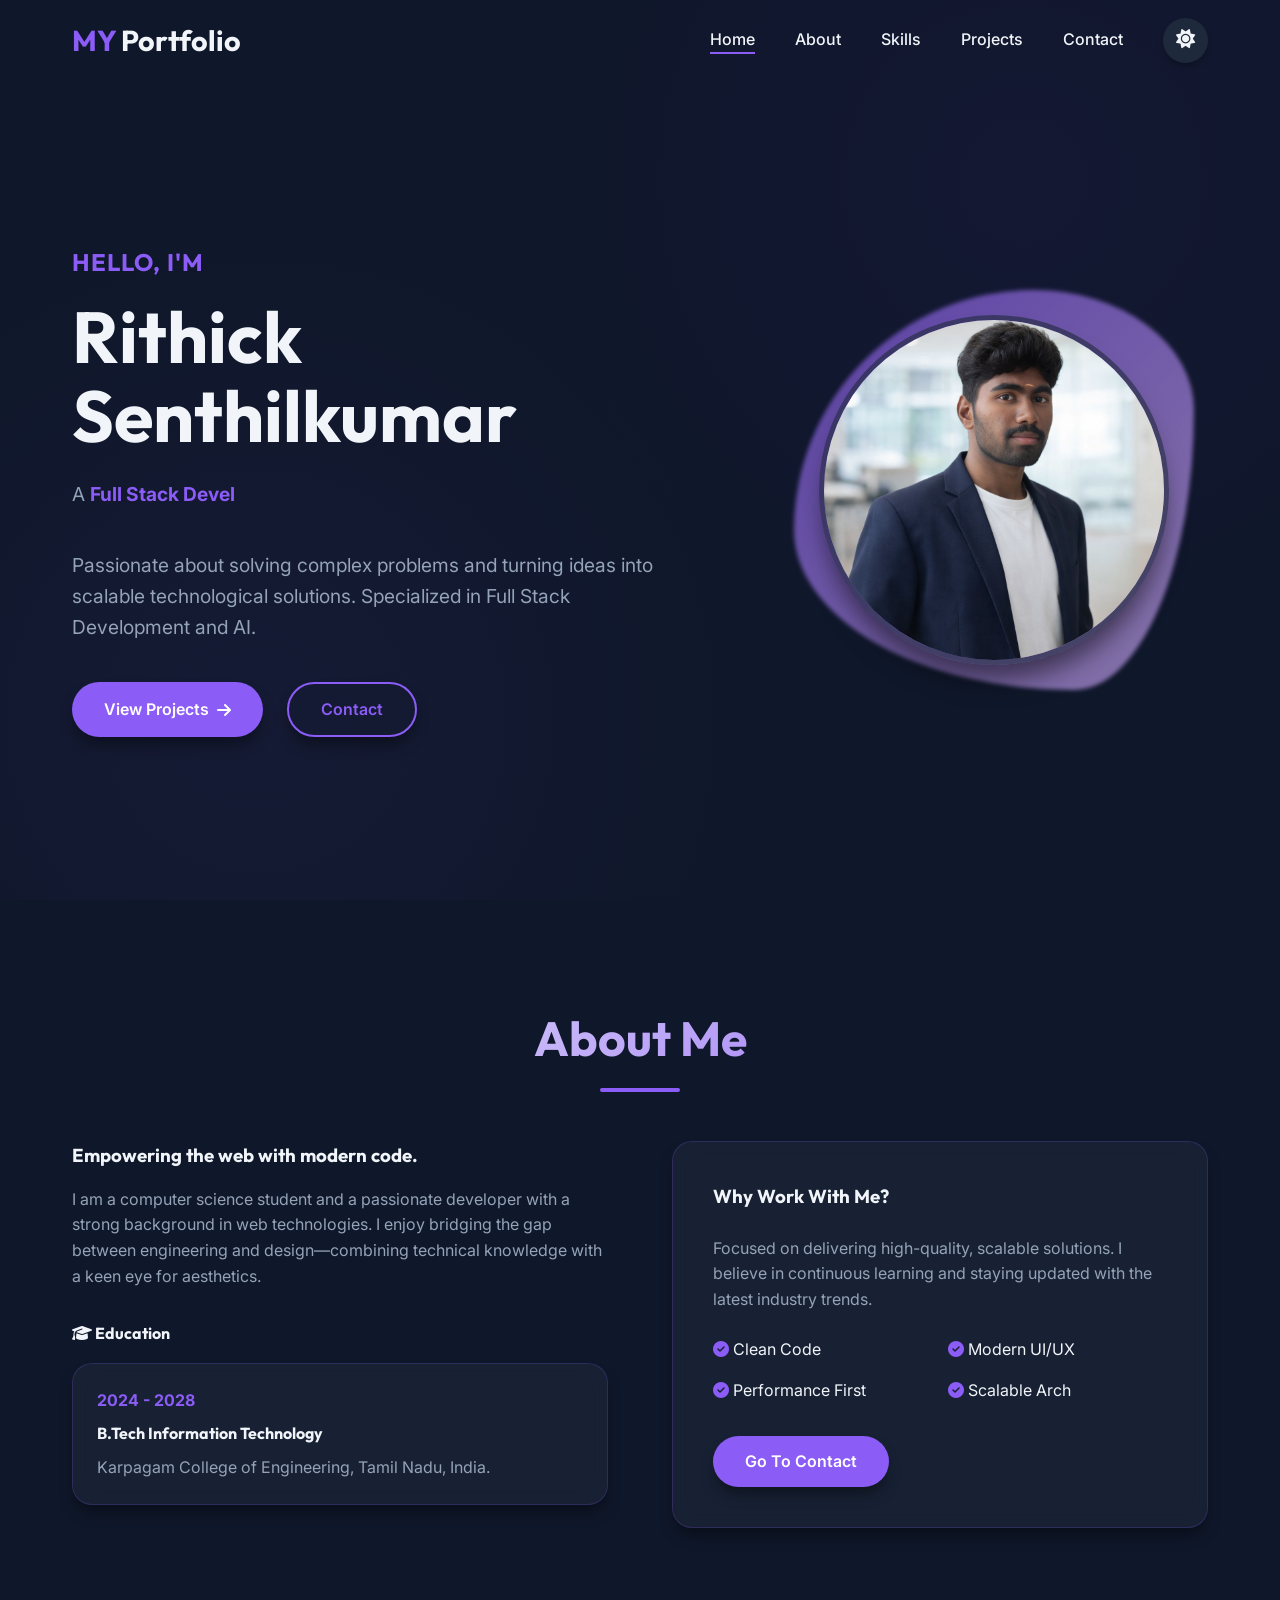
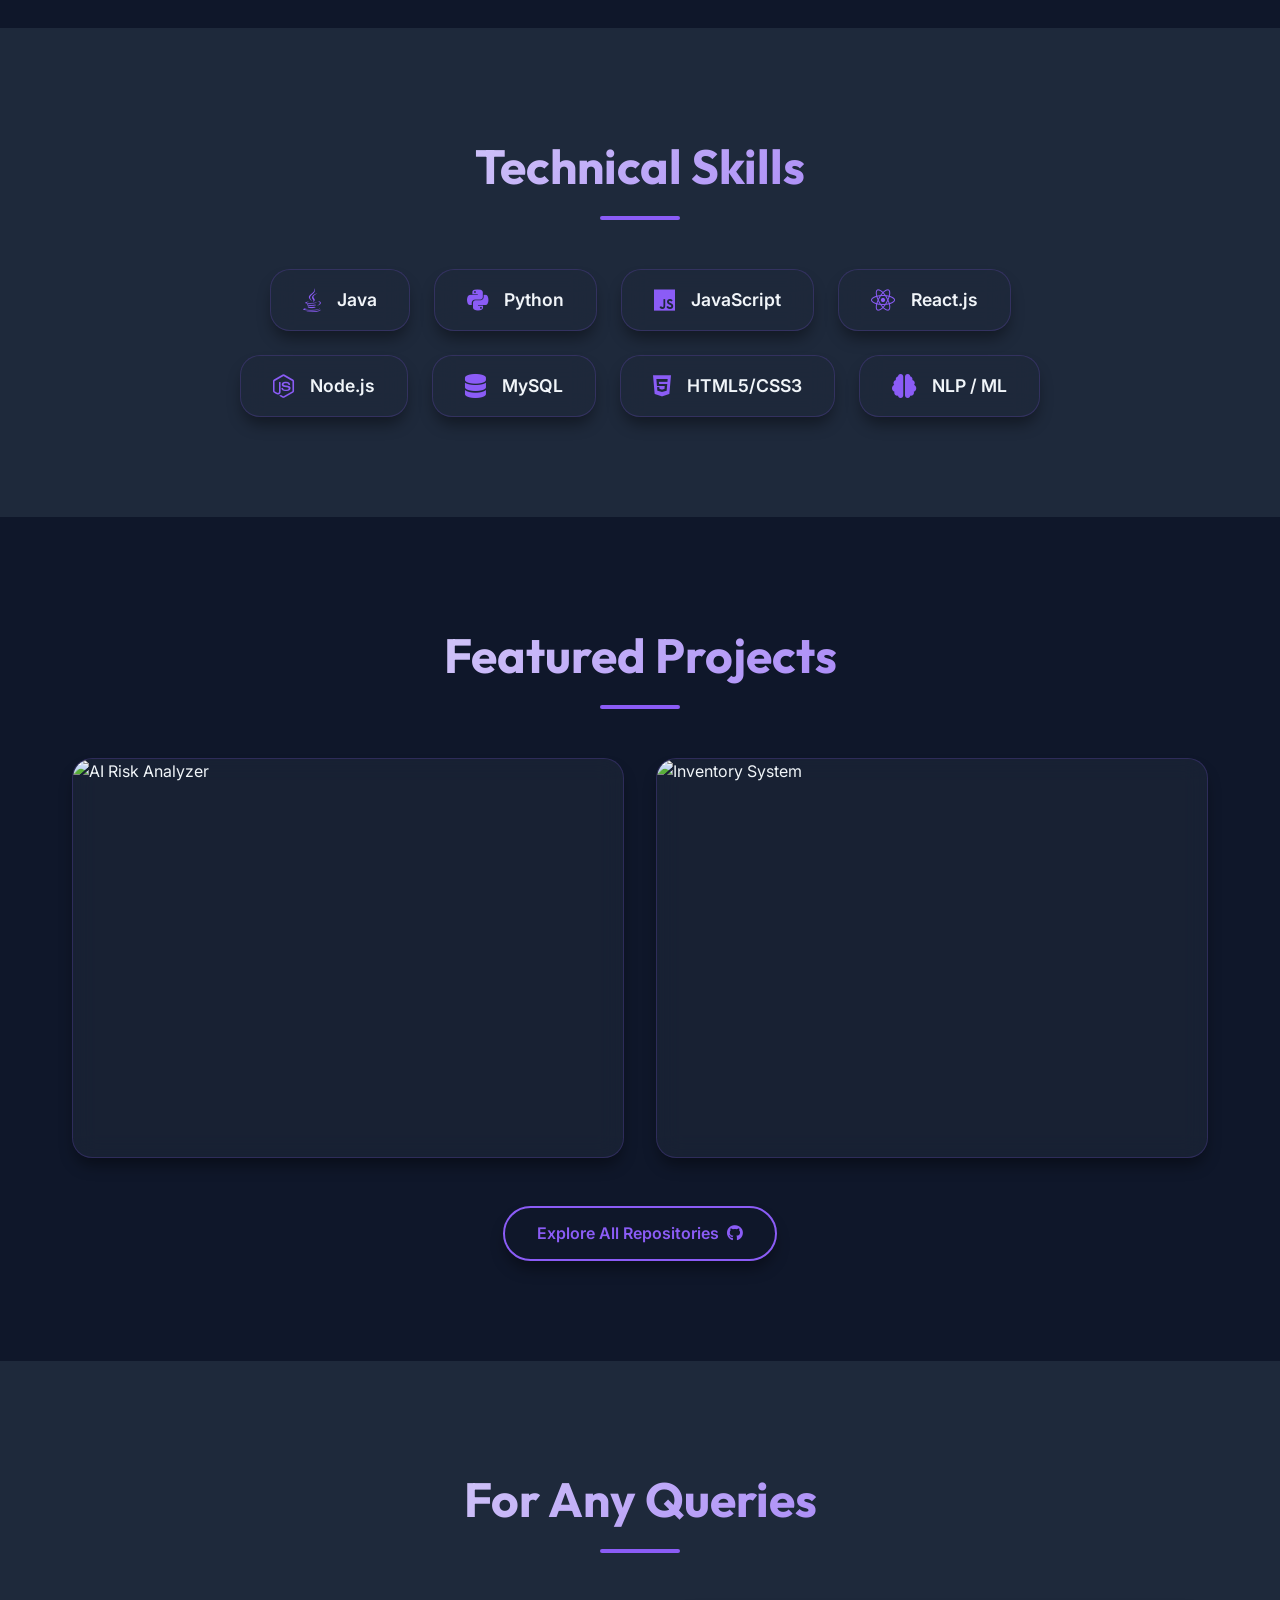
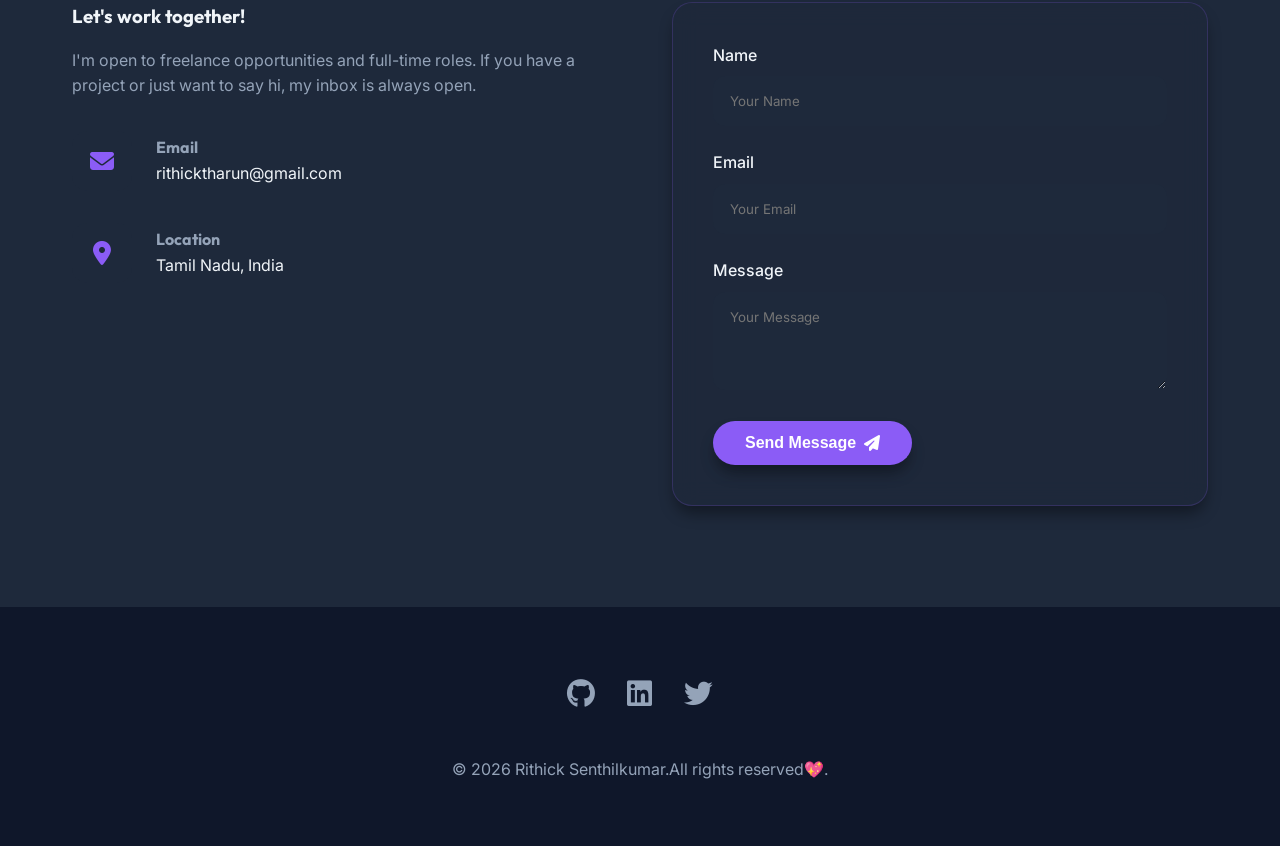
==== commit cc87e532: "Update index.html" ====
--- a/index.html
+++ b/index.html
@@ -39,7 +39,7 @@
         <div class="container hero-content">
             <div class="hero-text">
                 <h3>Hello, I'm</h3>
-                <h1>Rithick Senthilkumar</h1>
+                <h1  href="https://fonts.googleapis.com" >Rithick Senthilkumar</h1>
                 <p>A <span id="typing-text" style="color: var(--accent); font-weight: 700;"></span></p>
                 <p>Passionate about solving complex problems and turning ideas into scalable technological solutions.
                     Specialized in Full Stack Development and AI.</p>
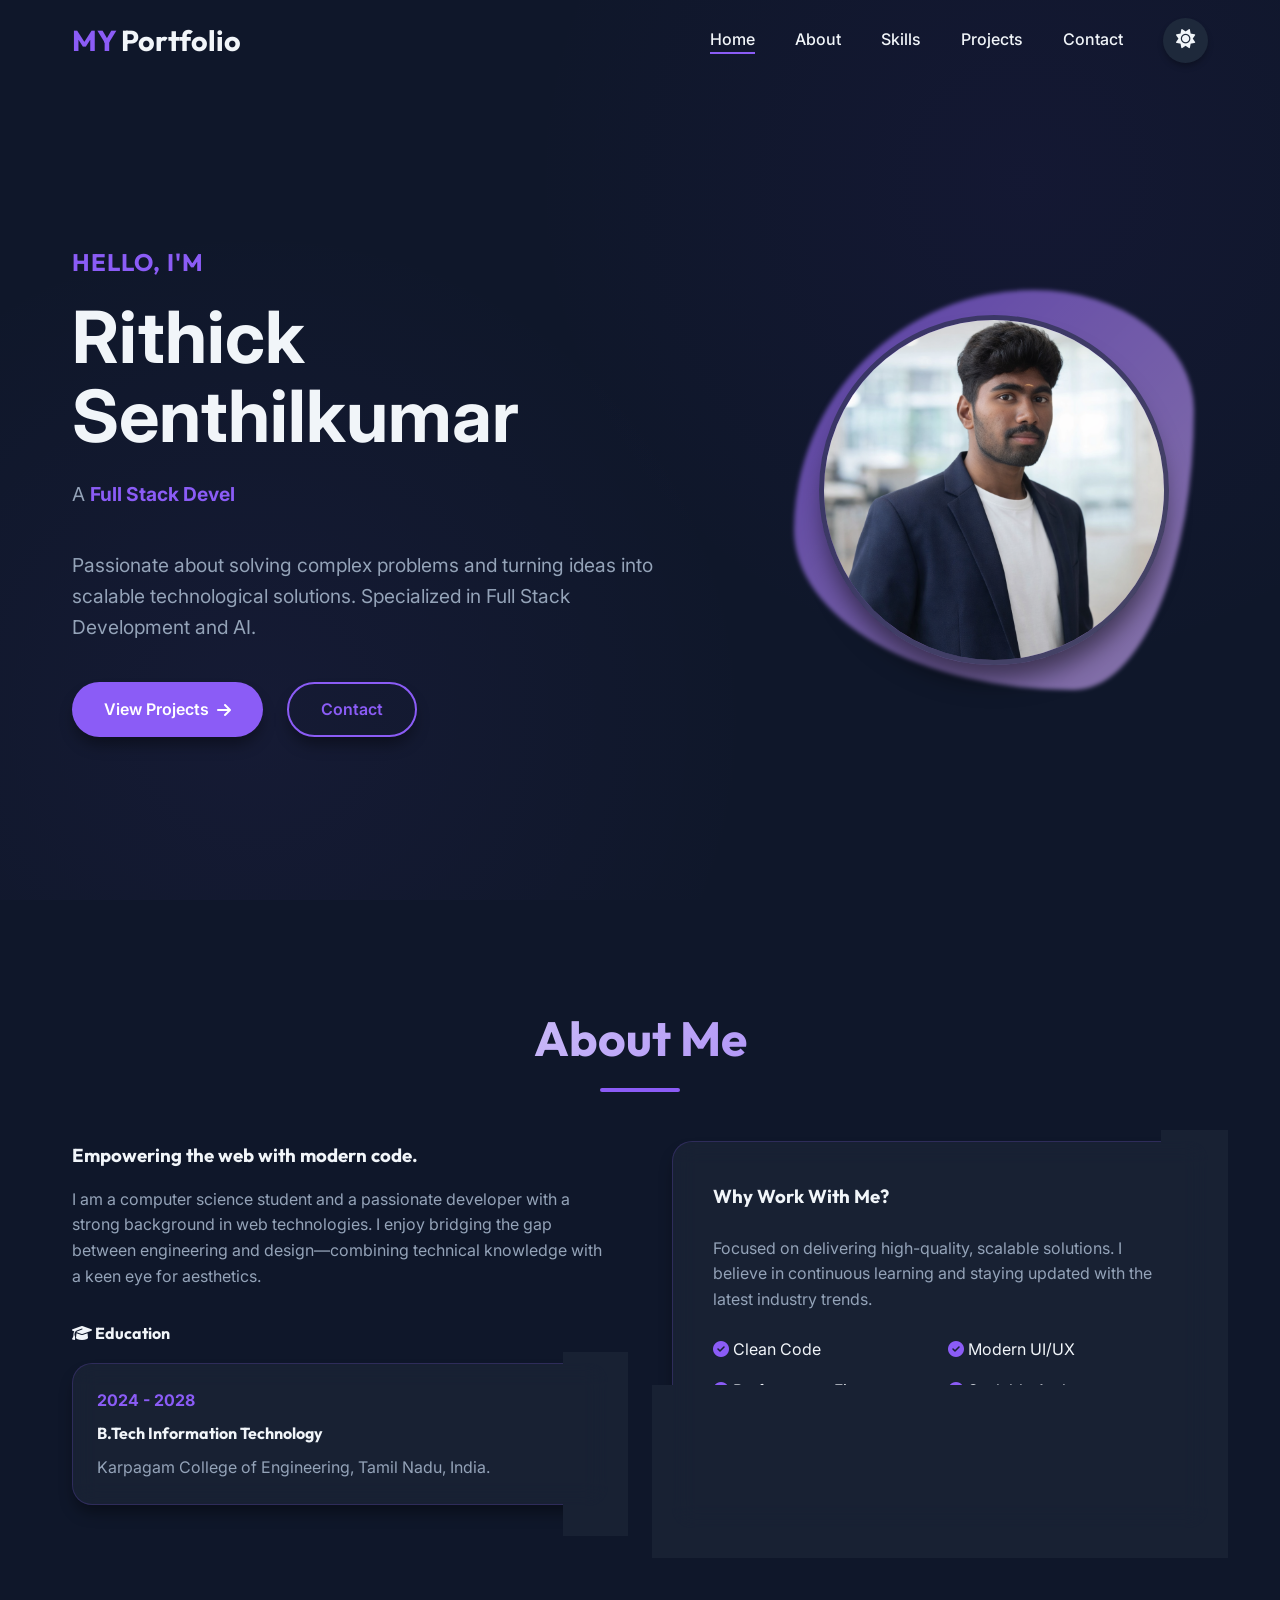
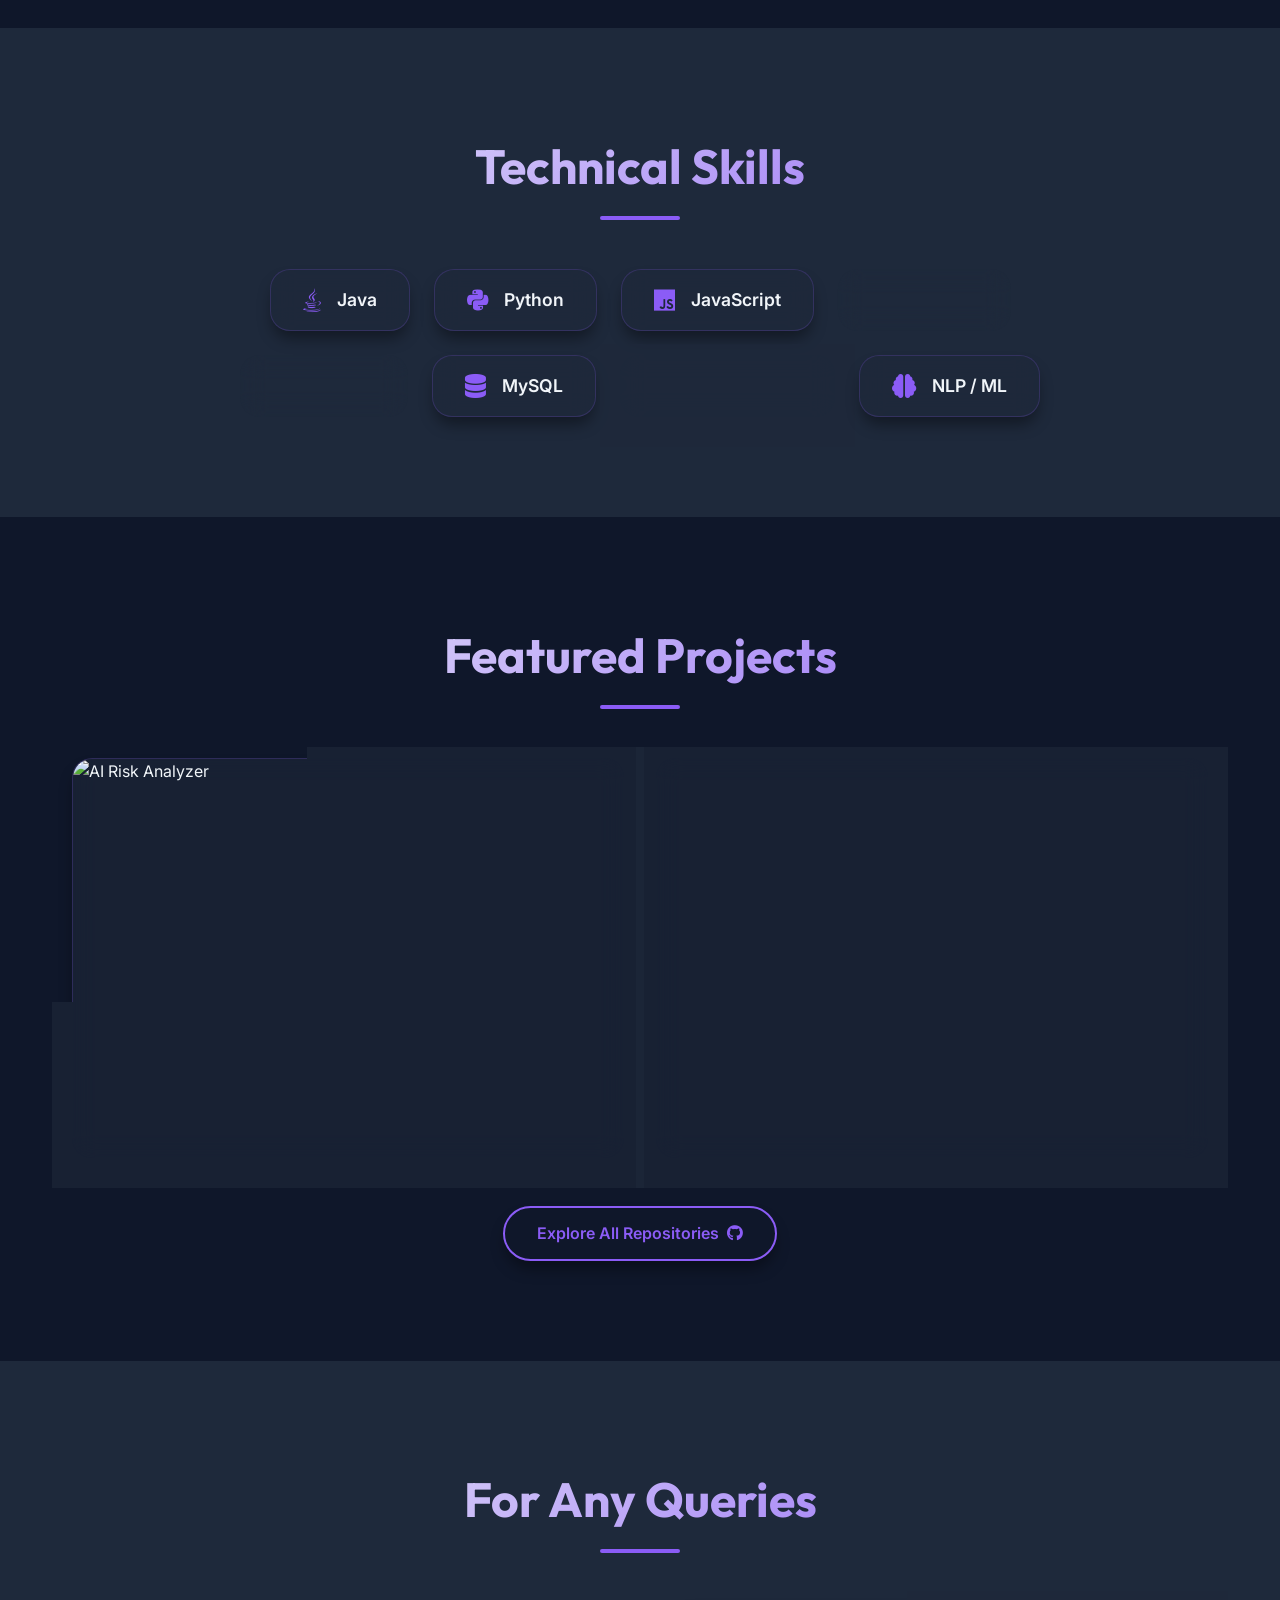
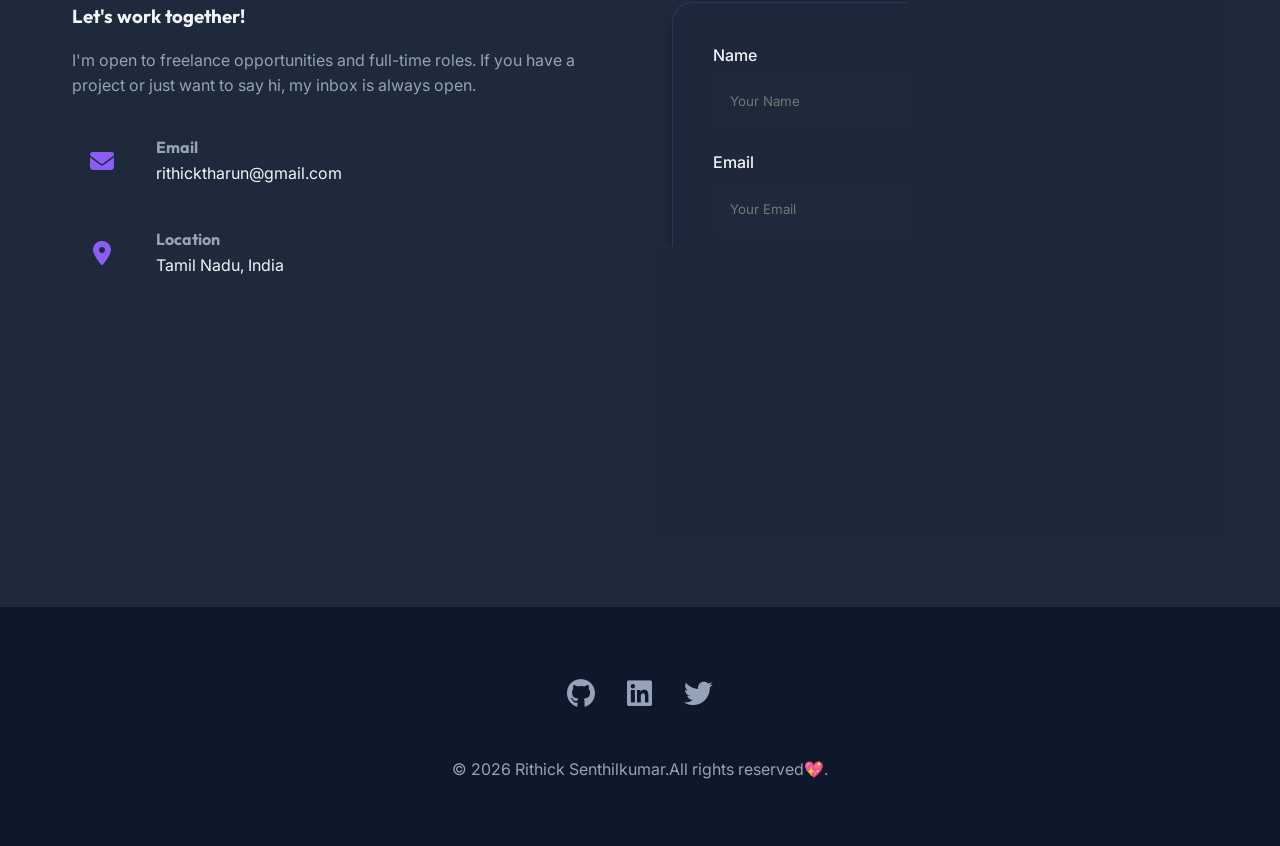
==== commit 57b79759: "Update index.html" ====
--- a/index.html
+++ b/index.html
@@ -39,7 +39,7 @@
         <div class="container hero-content">
             <div class="hero-text">
                 <h3>Hello, I'm</h3>
-                <h1  href="https://fonts.googleapis.com" >Rithick Senthilkumar</h1>
+                <h1 style="font-family: var(--font-serif);">Rithick Senthilkumar</h1>
                 <p>A <span id="typing-text" style="color: var(--accent); font-weight: 700;"></span></p>
                 <p>Passionate about solving complex problems and turning ideas into scalable technological solutions.
                     Specialized in Full Stack Development and AI.</p>
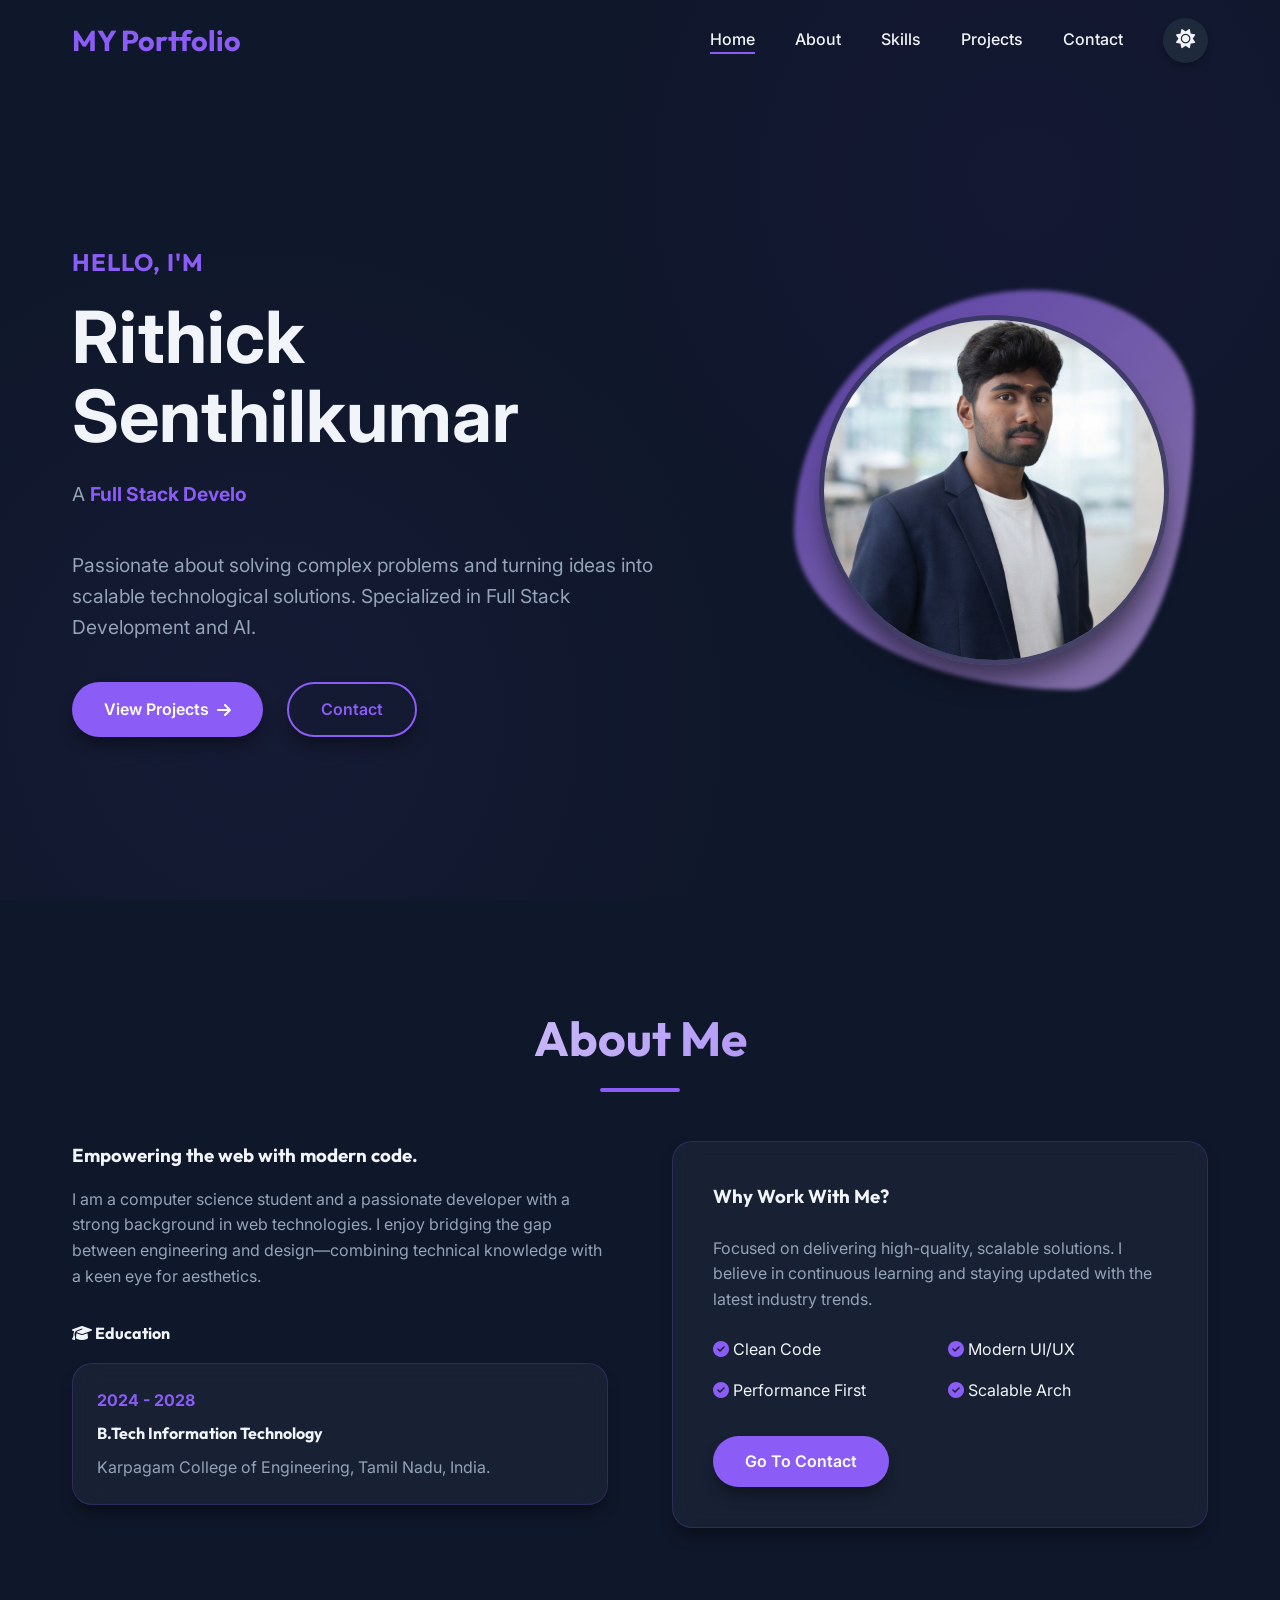
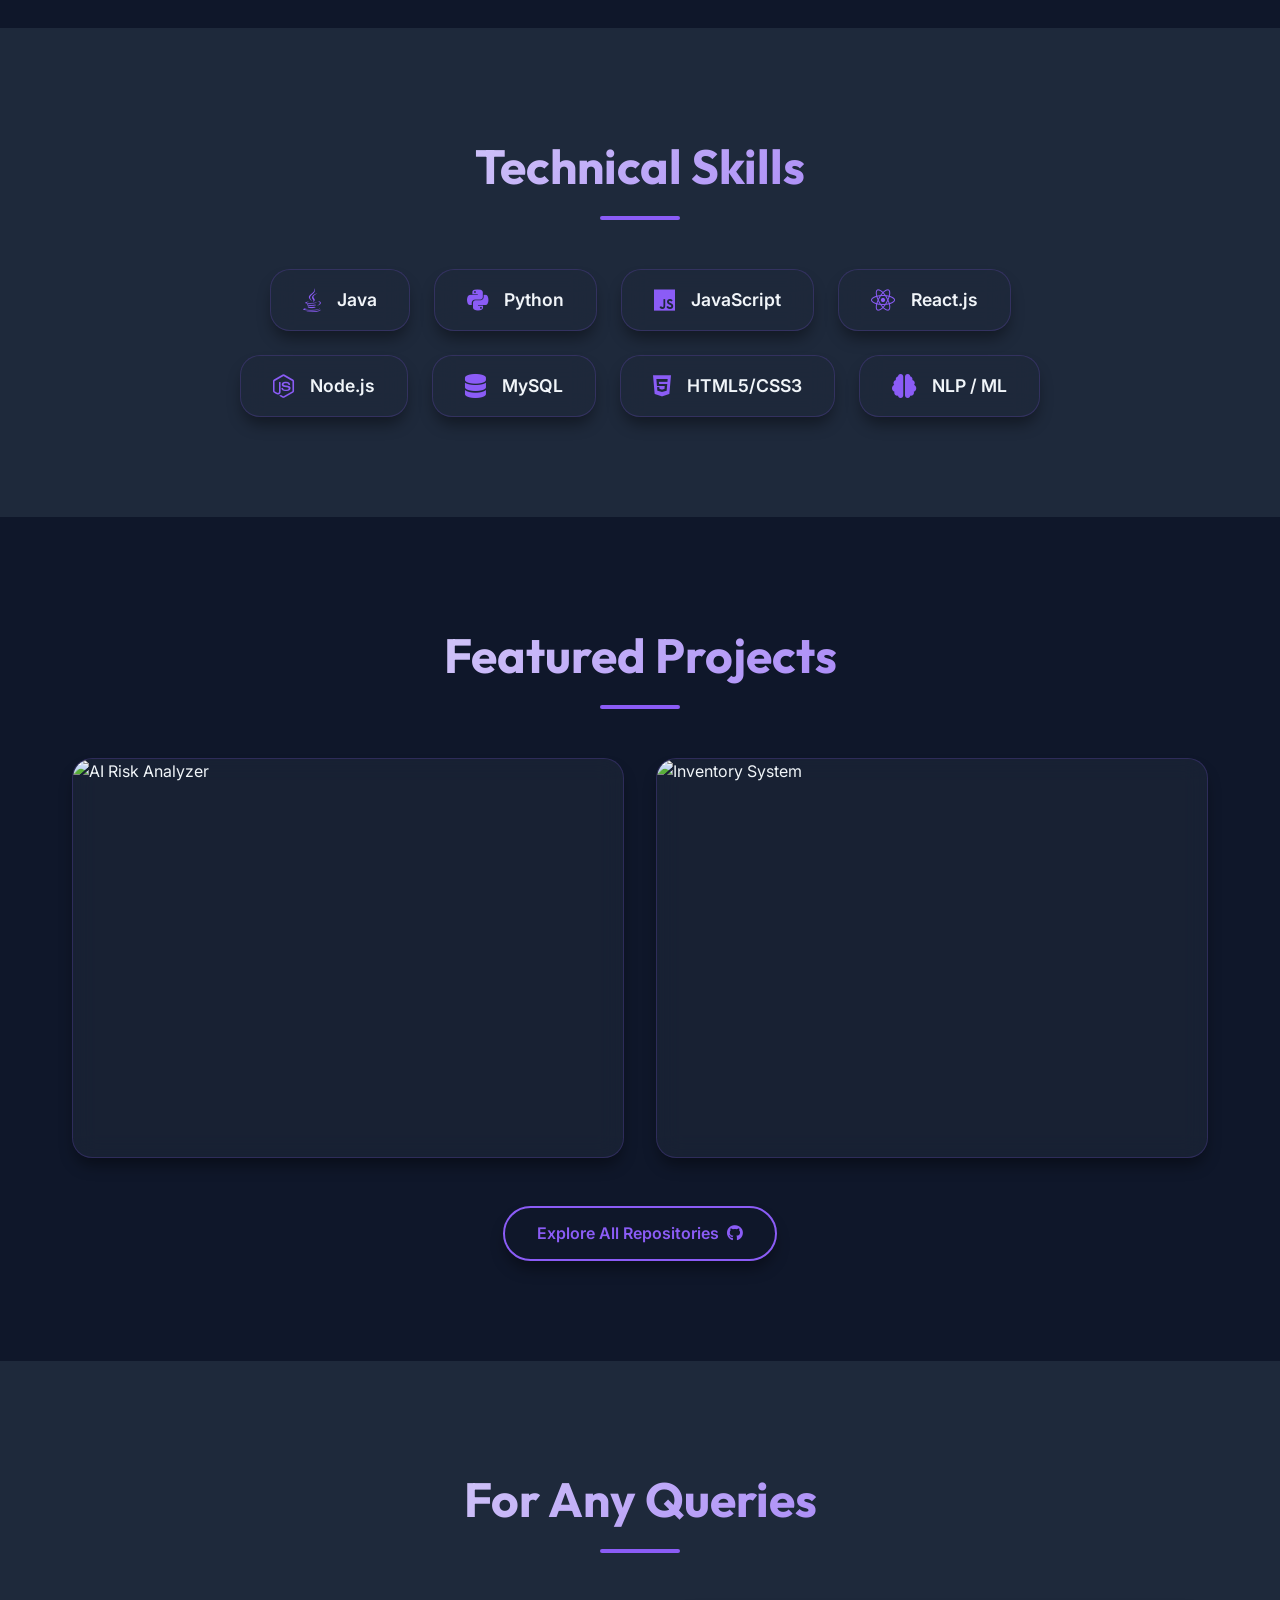
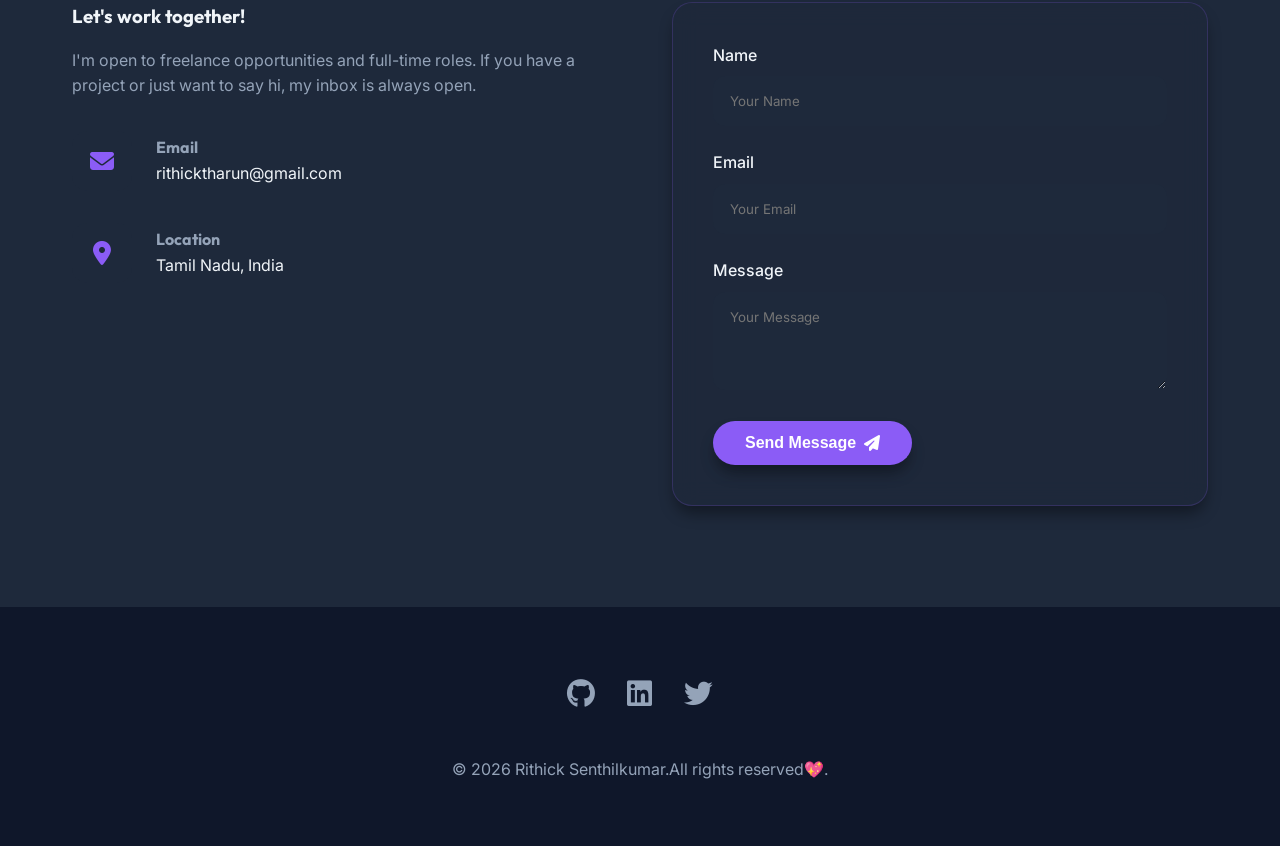
==== commit 0cb4b055: "Update hero section text styles in index.html" ====
--- a/index.html
+++ b/index.html
@@ -38,8 +38,8 @@
     <section id="home" class="hero">
         <div class="container hero-content">
             <div class="hero-text">
-                <h3>Hello, I'm</h3>
-                <h1 style="font-family: var(--font-serif);">Rithick Senthilkumar</h1>
+                <h3 class="h">Hello, I'm</h3>
+                <h1 style=" font-family: var(--font-serif);">Rithick Senthilkumar</h1>
                 <p>A <span id="typing-text" style="color: var(--accent); font-weight: 700;"></span></p>
                 <p>Passionate about solving complex problems and turning ideas into scalable technological solutions.
                     Specialized in Full Stack Development and AI.</p>
--- a/style.css
+++ b/style.css
@@ -176,7 +176,7 @@
     color: var(--accent);
 }
 .logo span {
-    color: var(--text-main);
+    color: var(--text);
 }
 
 .nav-links {
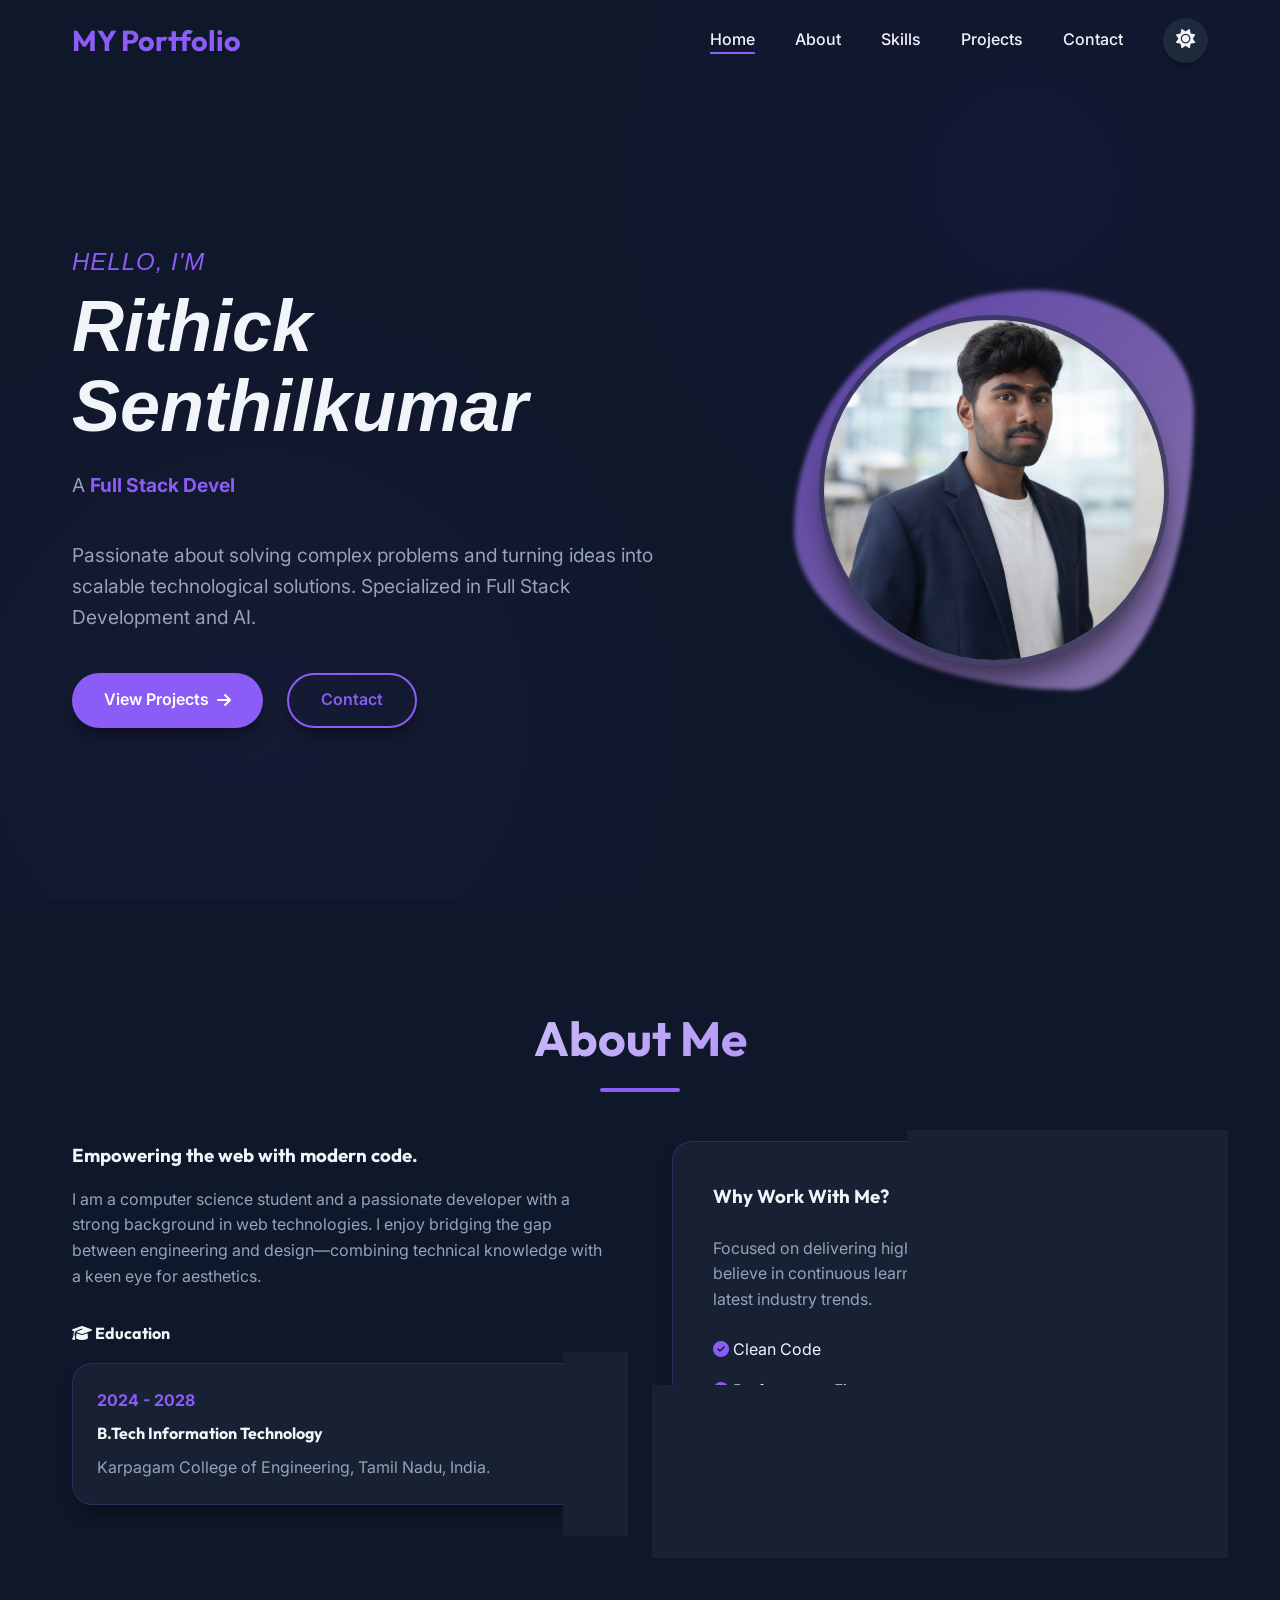
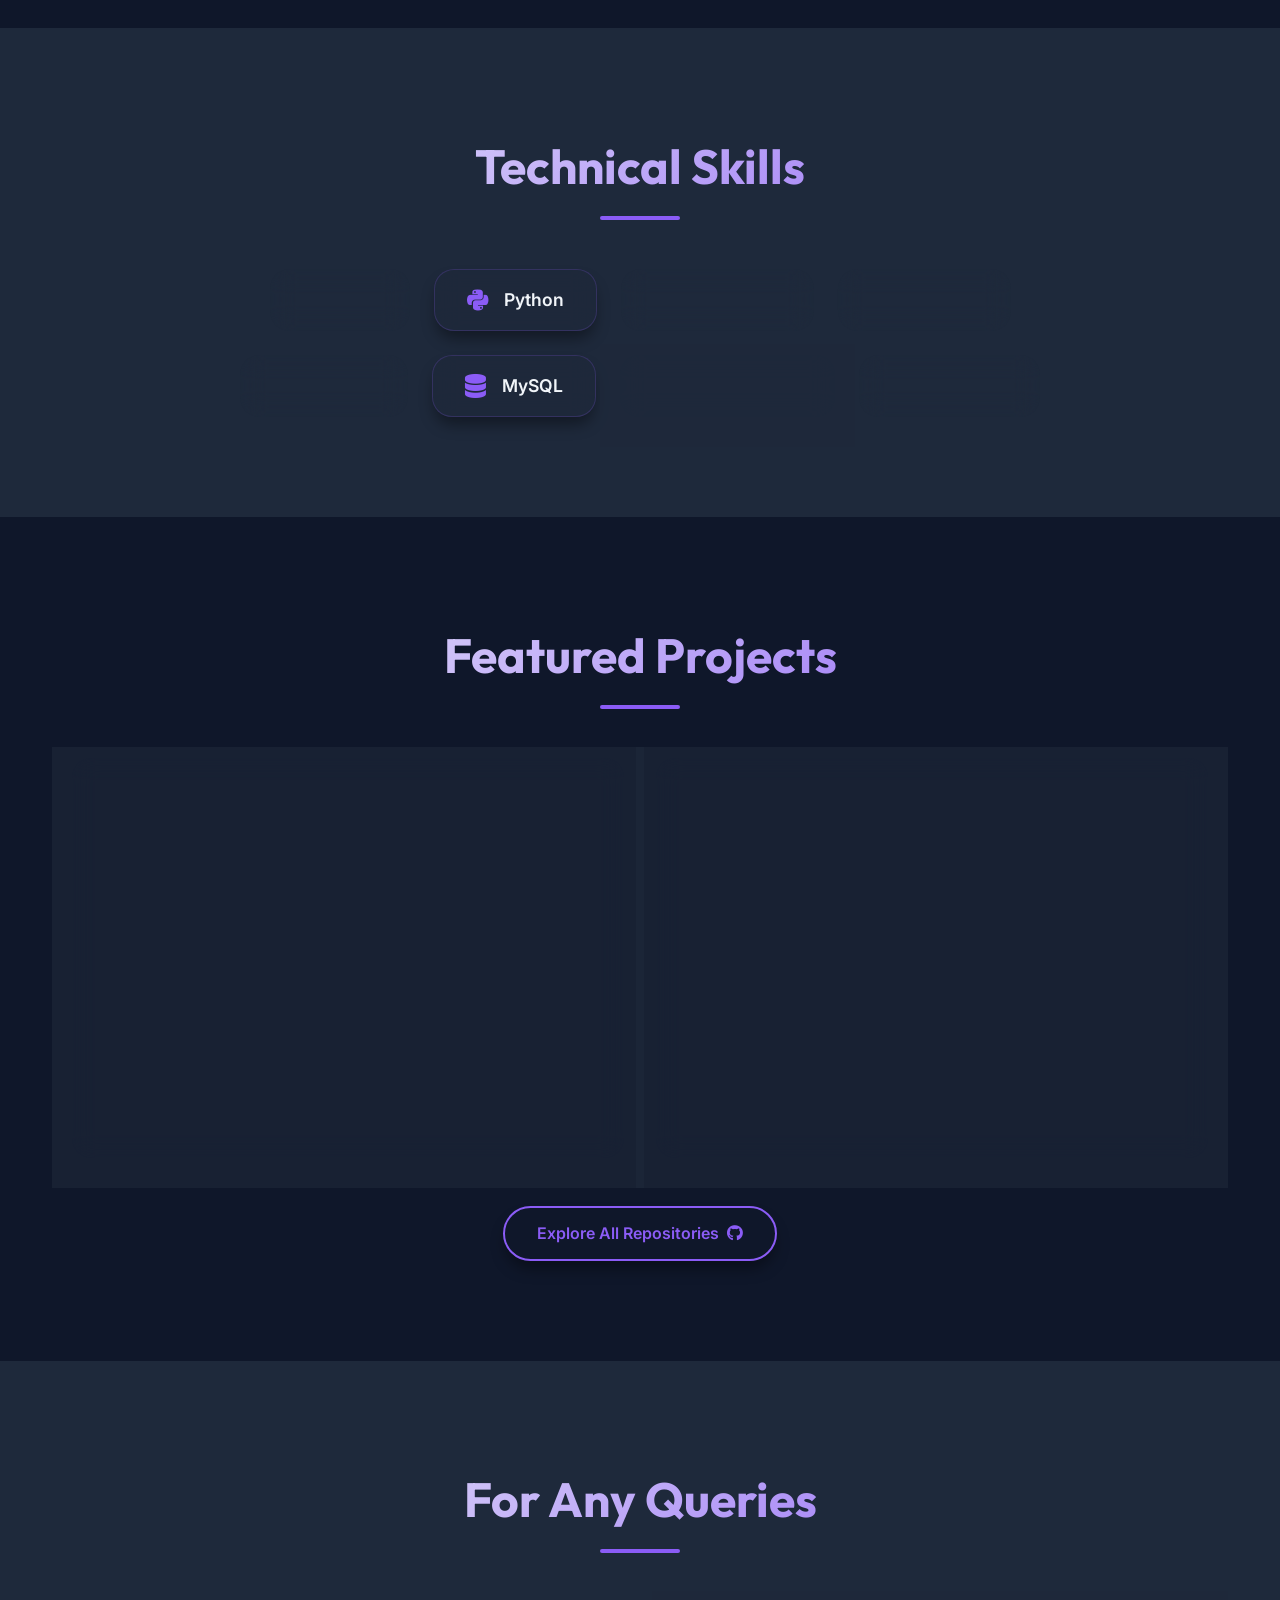
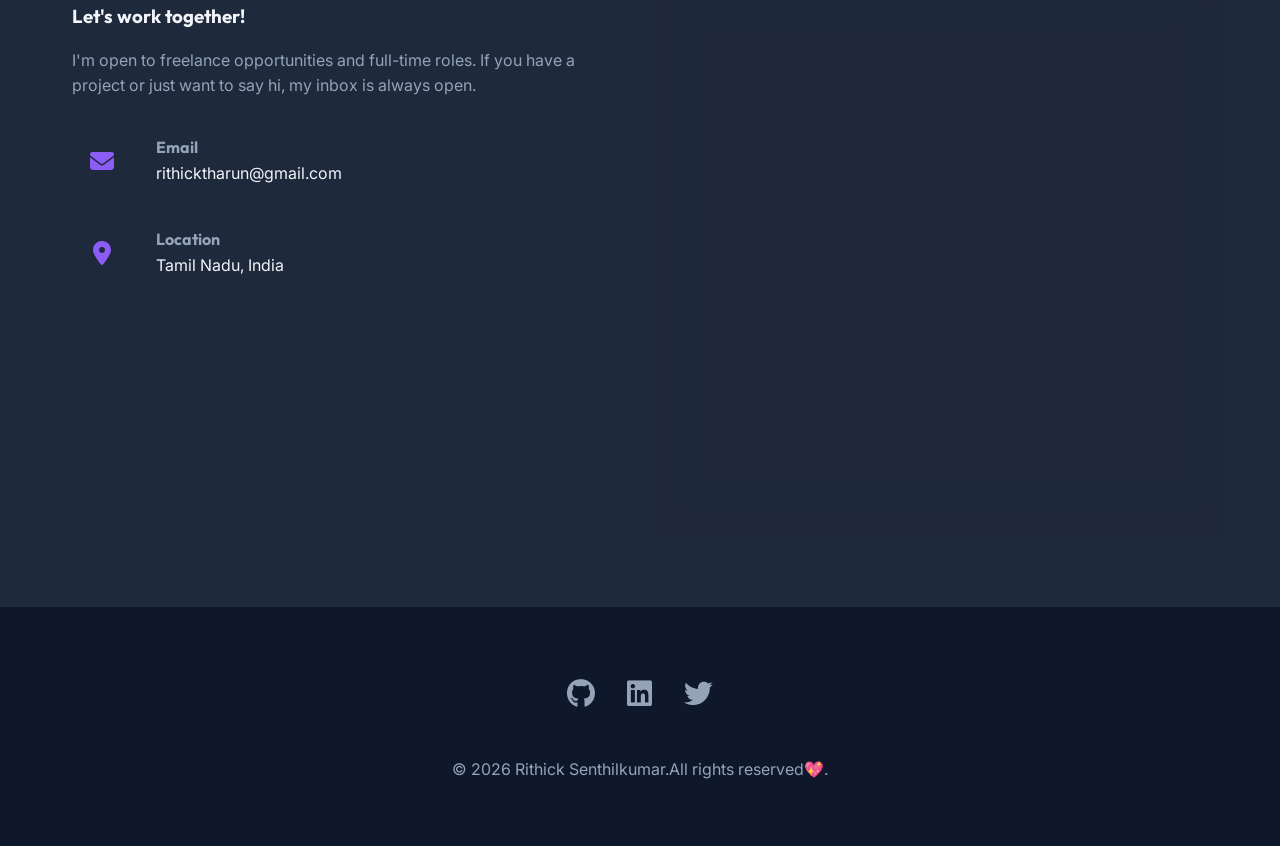
==== commit e2c6111b: "Update index.html" ====
--- a/index.html
+++ b/index.html
@@ -39,7 +39,7 @@
         <div class="container hero-content">
             <div class="hero-text">
                 <h3 class="h">Hello, I'm</h3>
-                <h1 style=" font-family: var(--font-serif);">Rithick Senthilkumar</h1>
+                <h1 style=" font-family: var(--font-serif); font-style:italic ">Rithick Senthilkumar</h1>
                 <p>A <span id="typing-text" style="color: var(--accent); font-weight: 700;"></span></p>
                 <p>Passionate about solving complex problems and turning ideas into scalable technological solutions.
                     Specialized in Full Stack Development and AI.</p>
--- a/style.css
+++ b/style.css
@@ -70,6 +70,13 @@
 ul {
     list-style: none;
 }
+.h{
+     font-family: var(--font-serif);
+    font-style:italic;font-weight:400;
+    font-size:6rem;
+    line-height:0.8;
+    disply:block;
+}
 
 
 .glass-card {
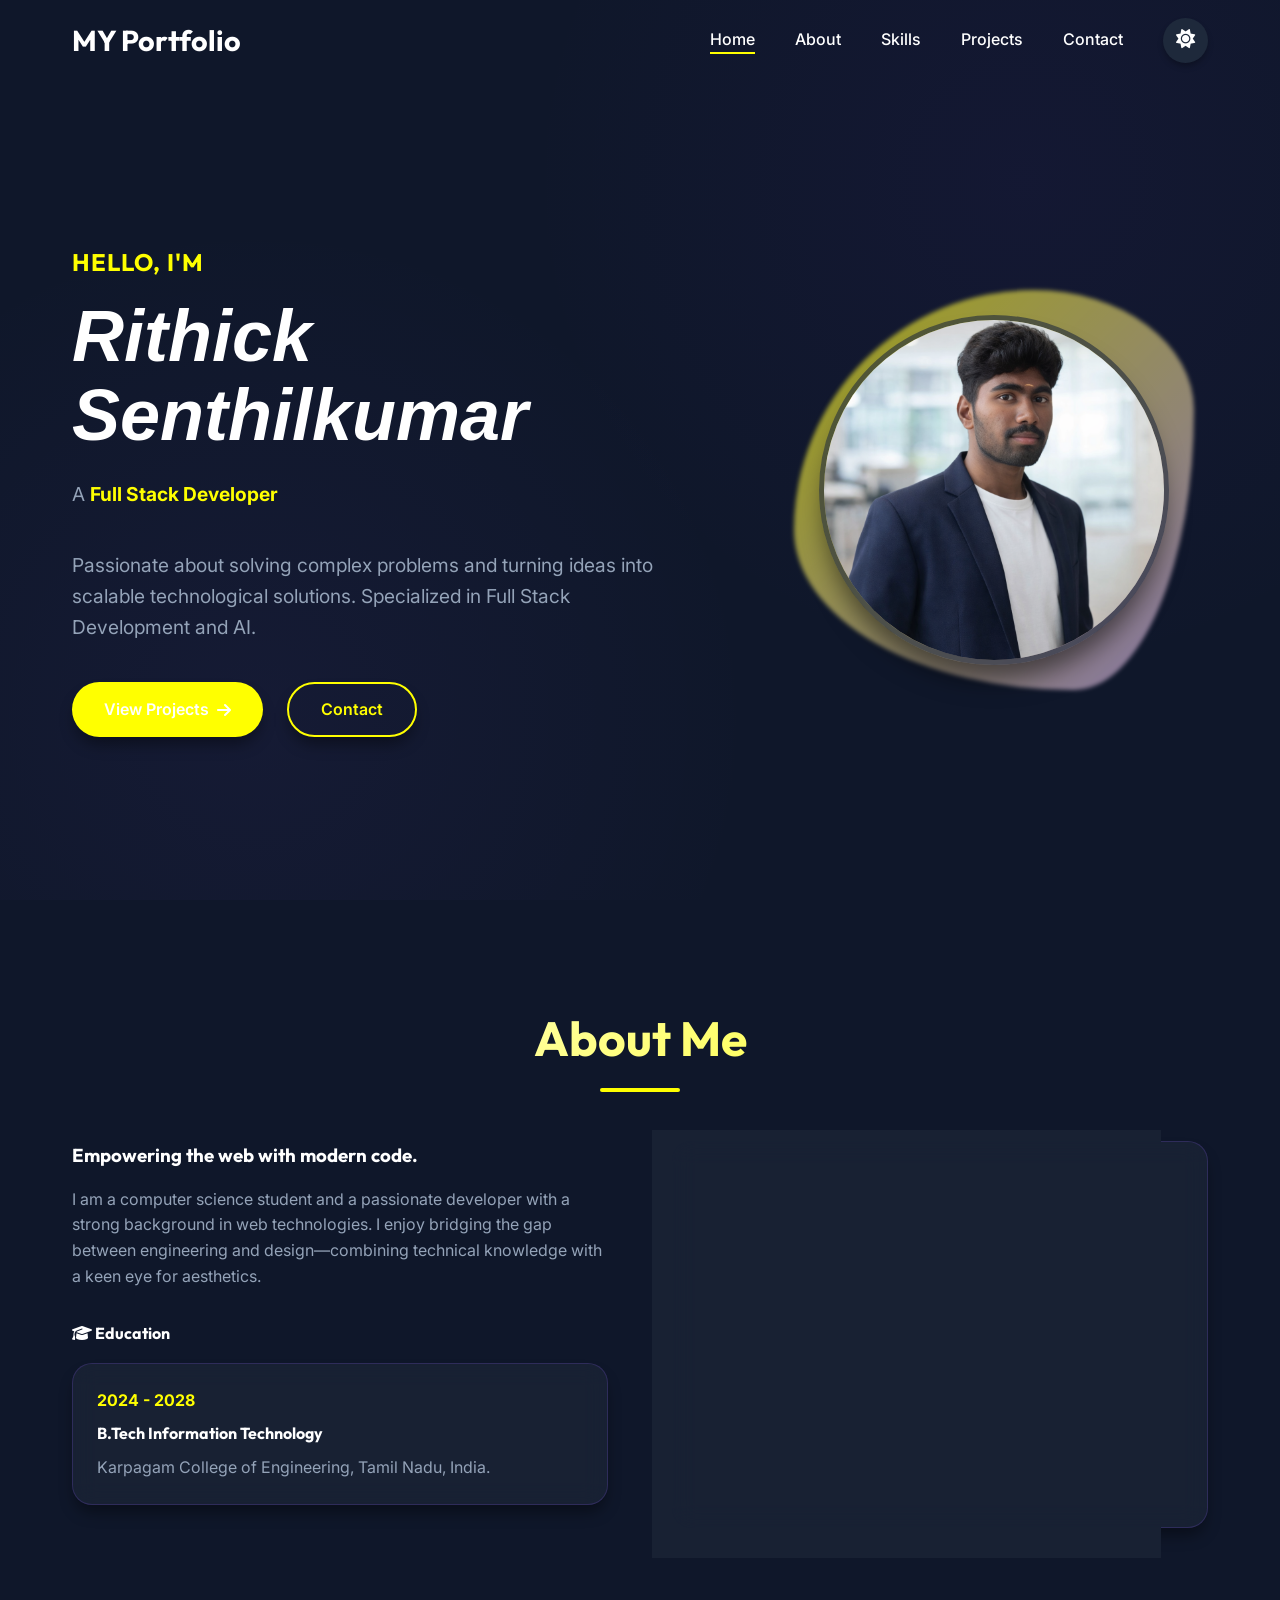
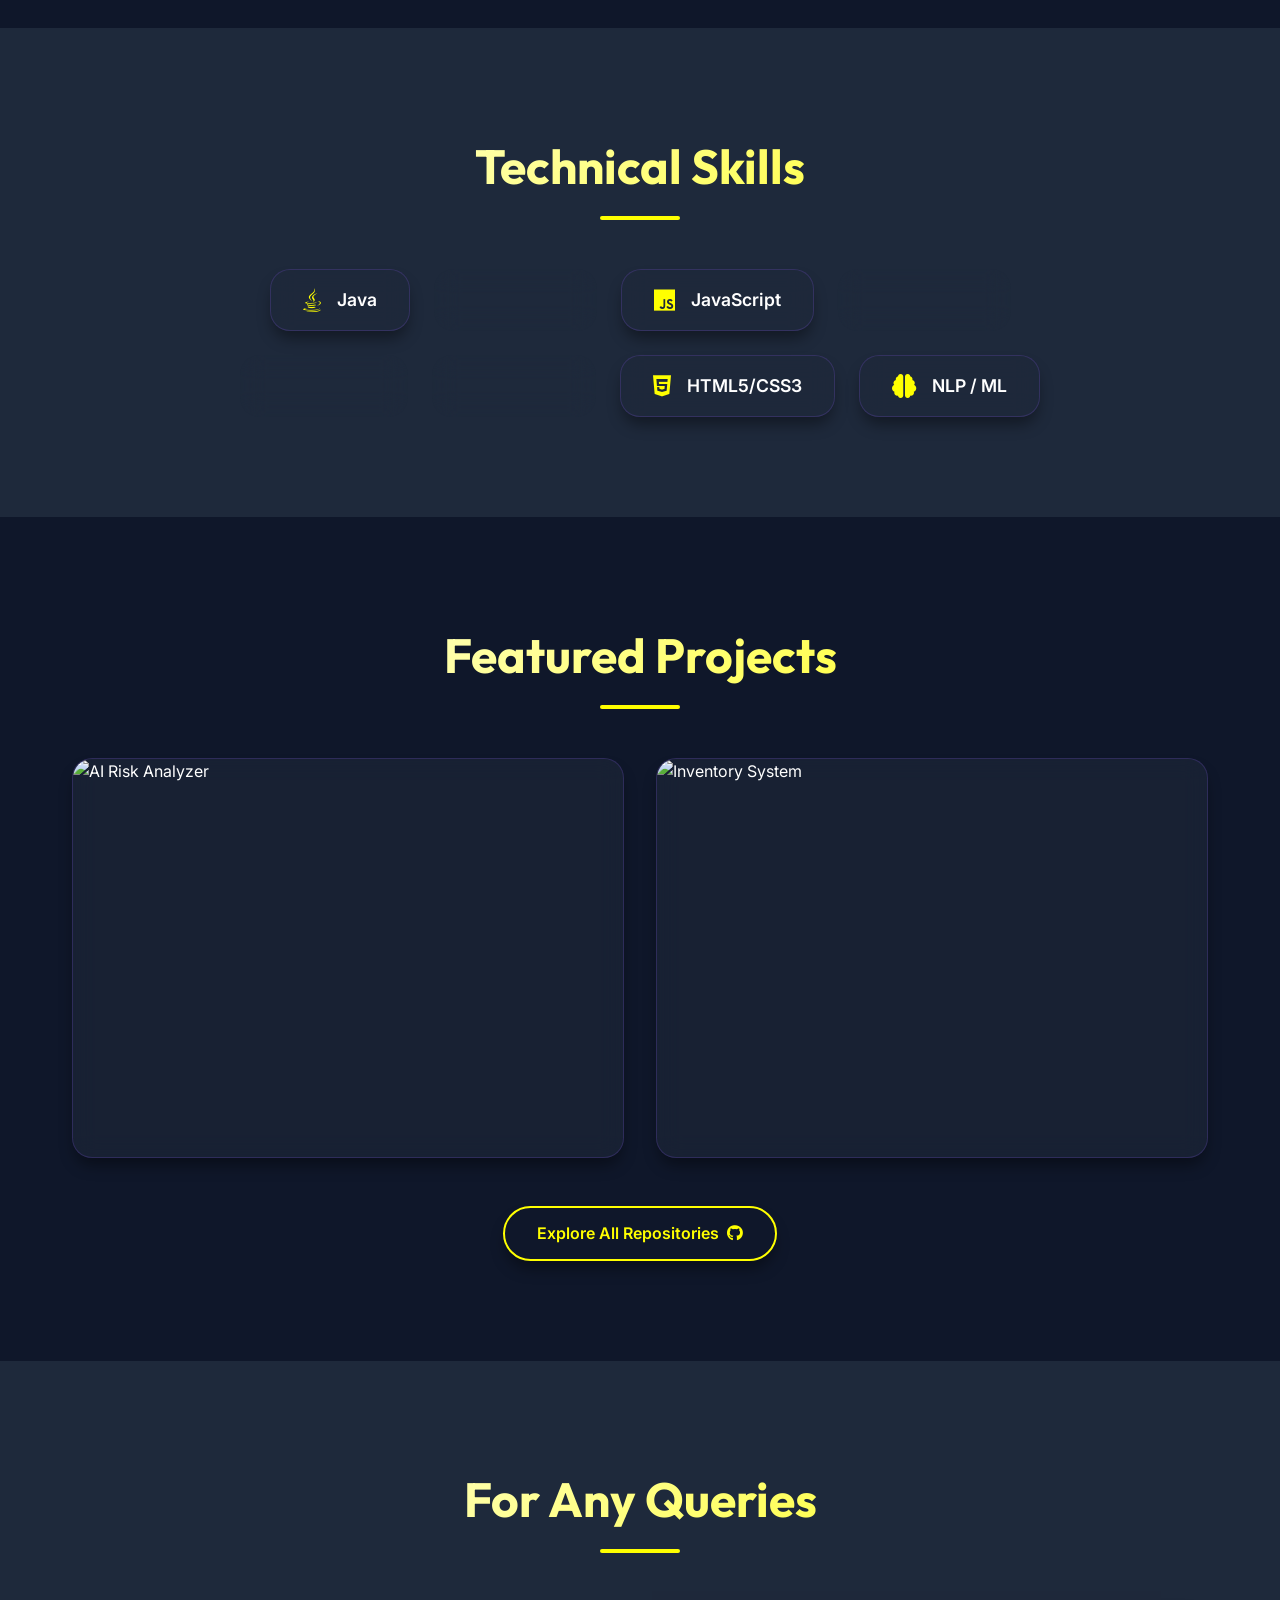
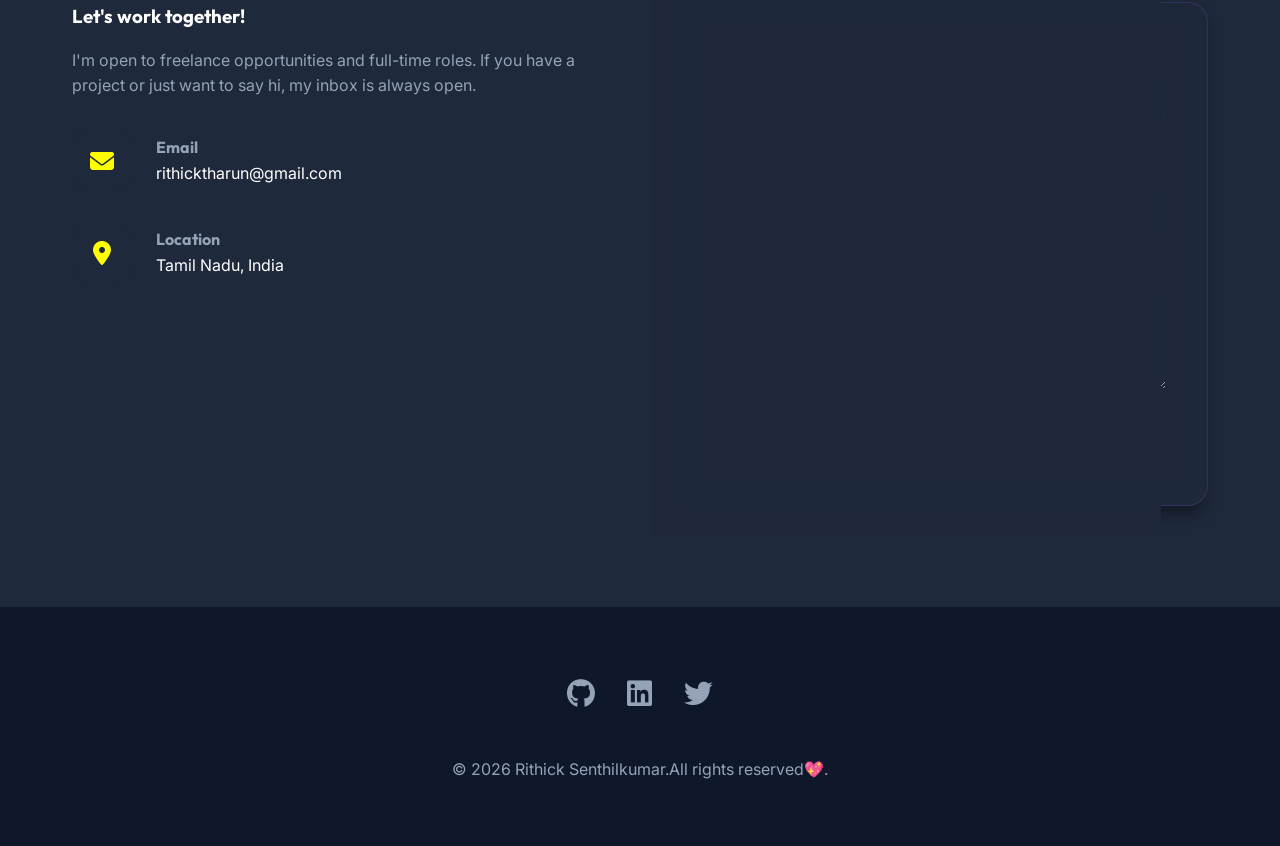
==== commit fb09e658: "Update index.html" ====
--- a/index.html
+++ b/index.html
@@ -15,7 +15,7 @@
 
     <header id="header">
         <div class="container nav-container">
-            <a href="#home" class="logo">MY<span> Portfolio</span></a>
+            <a href="#home" class="logo"><span class="fix">MY</span><span class="not"> Portfolio</span></a>
             <nav>
                 <ul class="nav-links">
                     <li><a href="#home" class="nav-link active">Home</a></li>
--- a/style.css
+++ b/style.css
@@ -6,7 +6,7 @@
     --secondary-bg: #e2e8f0;
     --accent: #6d28d9;
     --accent-hover: #5b21b6;
-    --text-main: #1e293b;
+    --text-main: black;
     --text-muted: #64748b;
     --card-bg: rgba(255, 255, 255, 0.7);
     --card-border: rgba(109, 40, 217, 0.1);
@@ -21,9 +21,9 @@
 
     --primary-bg: #0f172a;
     --secondary-bg: #1e293b;
-    --accent: #8b5cf6;
+    --accent:yellow;
     --accent-hover: #a78bfa;
-    --text-main: #f1f5f9;
+    --text-main: white;
     --text-muted: #94a3b8;
     --card-bg: rgba(30, 41, 59, 0.6);
     --card-border: rgba(139, 92, 246, 0.2);
@@ -70,15 +70,6 @@
 ul {
     list-style: none;
 }
-.h{
-     font-family: var(--font-serif);
-    font-style:italic;font-weight:400;
-    font-size:6rem;
-    line-height:0.8;
-    disply:block;
-}
-
-
 .glass-card {
     background: var(--card-bg);
     backdrop-filter: var(--glass-blur);
@@ -180,10 +171,10 @@
 
 .logo {
     font-size: 1.8rem;
-    color: var(--accent);
+    color: --accent;
 }
 .logo span {
-    color: var(--text);
+    color: var(--text-main);
 }
 
 .nav-links {
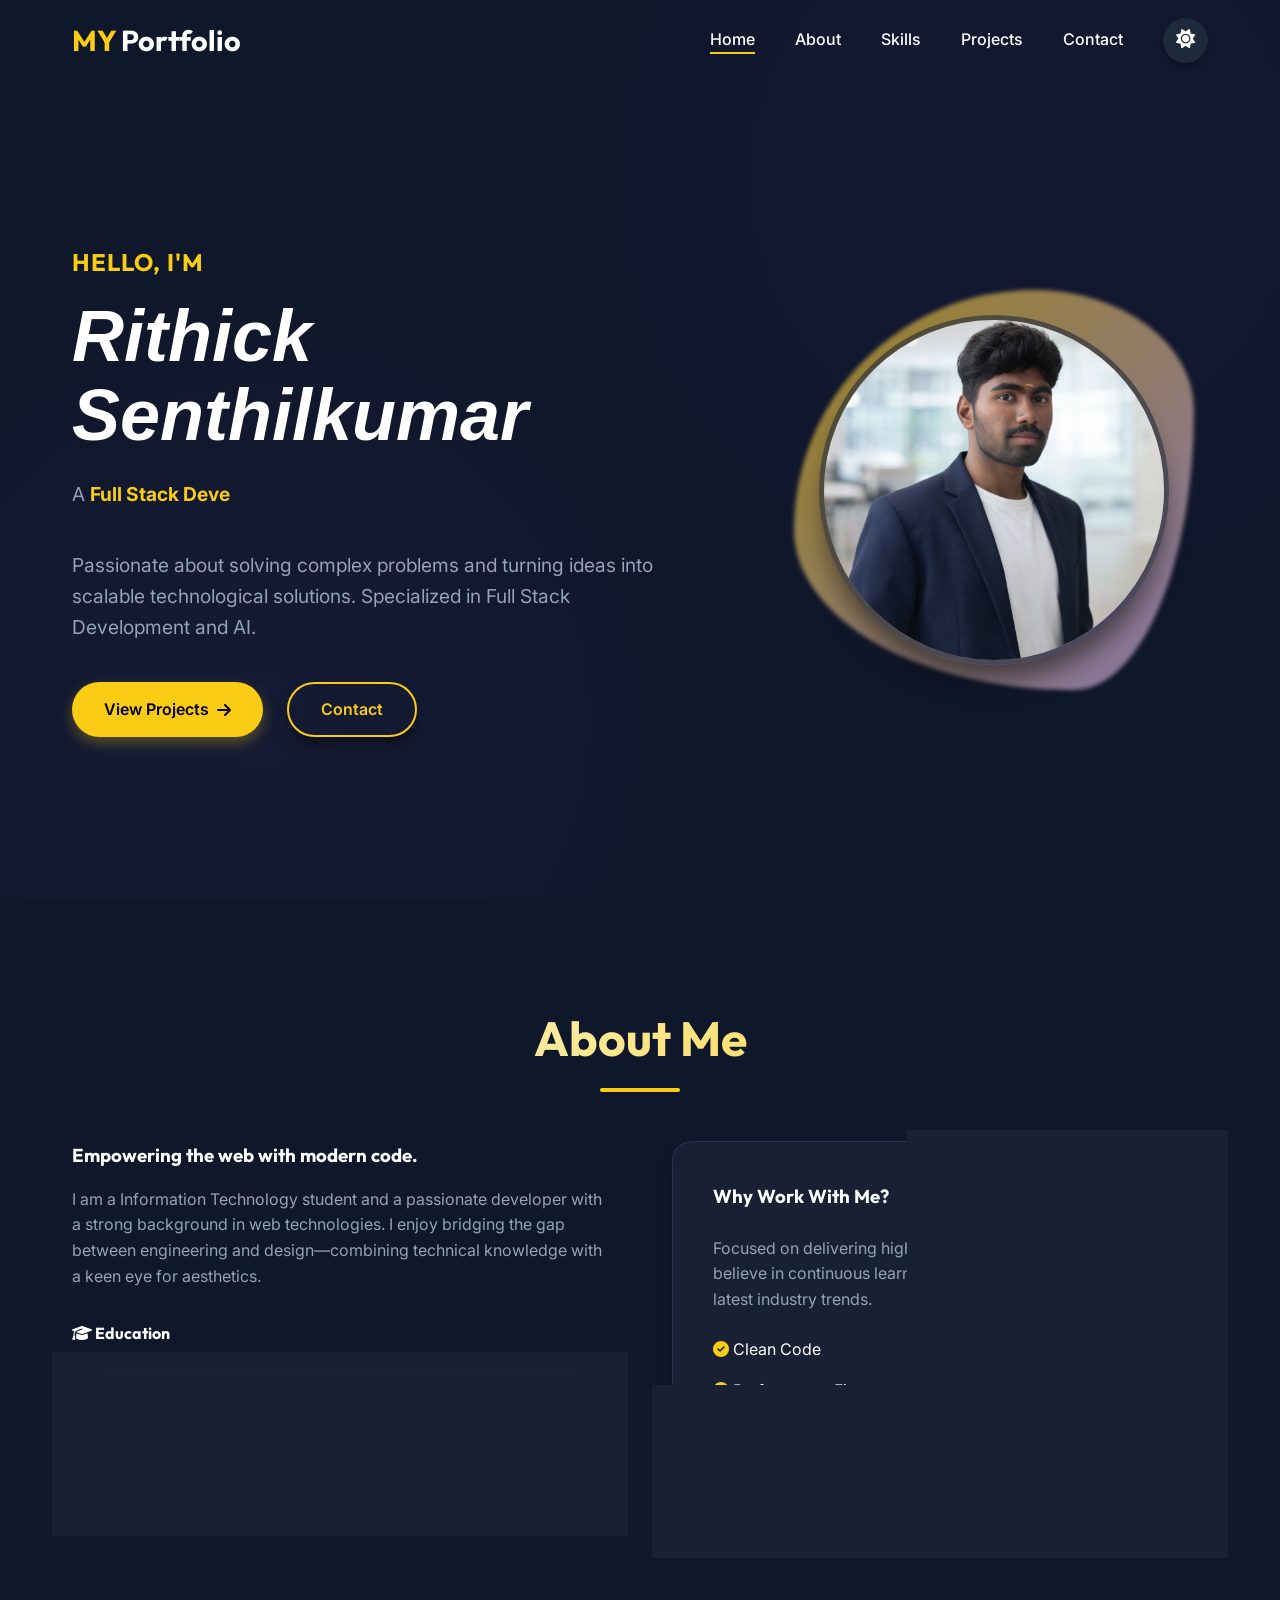
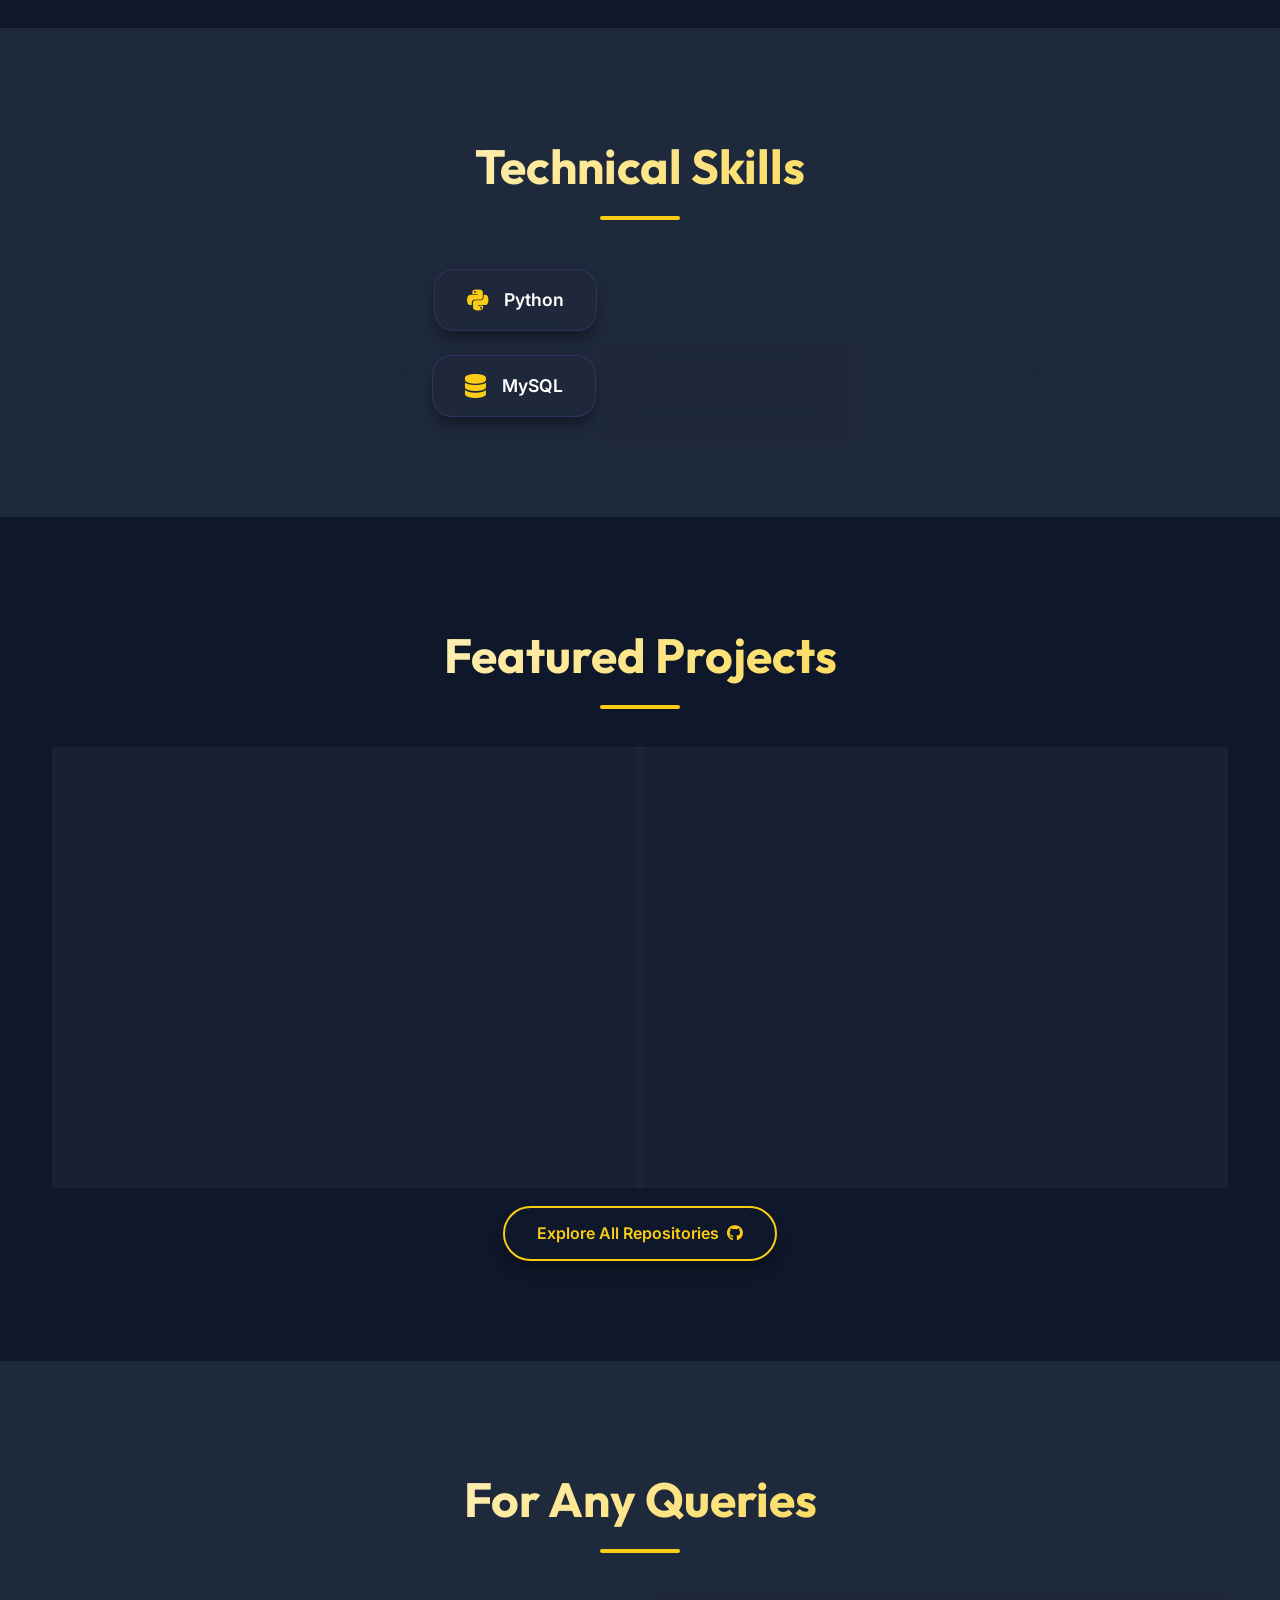
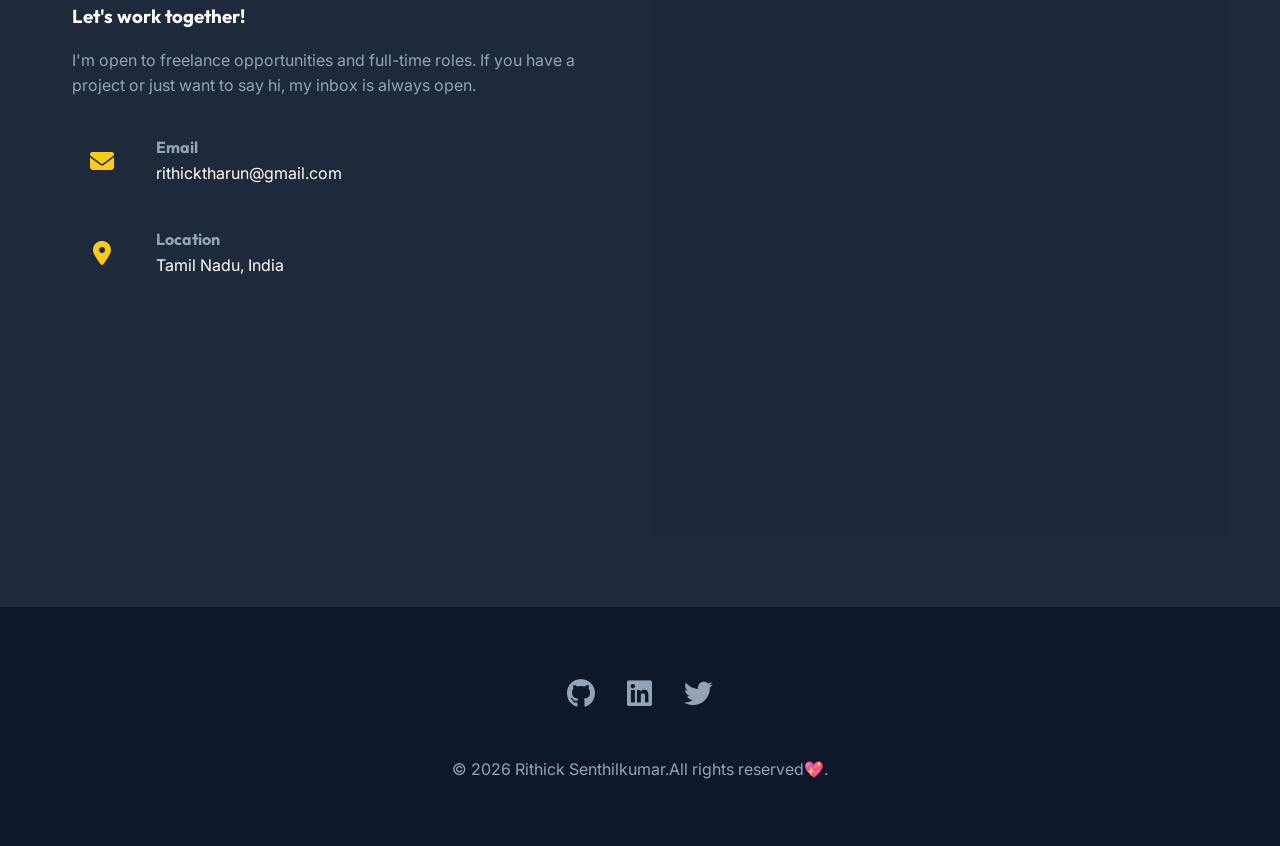
==== commit acdbb9cc: "Update index.html" ====
--- a/index.html
+++ b/index.html
@@ -64,7 +64,7 @@
             <div class="contact-grid">
                 <div class="reveal">
                     <h3>Empowering the web with modern code.</h3>
-                    <p style="margin-top: 1rem; color: var(--text-muted);">I am a computer science student and a
+                    <p style="margin-top: 1rem; color: var(--text-muted);">I am a Information Technology student and a
                         passionate developer with a strong background in web technologies. I enjoy bridging the gap
                         between engineering and design—combining technical knowledge with a keen eye for aesthetics.</p>
 
--- a/style.css
+++ b/style.css
@@ -21,10 +21,11 @@
 
     --primary-bg: #0f172a;
     --secondary-bg: #1e293b;
-    --accent:yellow;
-    --accent-hover: #a78bfa;
+    --accent:#facc15;
+    --accent-hover: #eab308;
     --text-main: white;
     --text-muted: #94a3b8;
+    --btn-text: #000;
     --card-bg: rgba(30, 41, 59, 0.6);
     --card-border: rgba(139, 92, 246, 0.2);
     --shadow-sm: 0 4px 6px -1px rgb(0 0 0 / 0.3);
@@ -171,9 +172,12 @@
 
 .logo {
     font-size: 1.8rem;
-    color: --accent;
-}
-.logo span {
+}
+.logo span.fix {
+    color: var(--accent);
+}
+
+.logo span.not {
     color: var(--text-main);
 }
 
@@ -264,7 +268,8 @@
 
 .btn-primary {
     background: var(--accent);
-    color: #fff;
+    color: var(--btn-text);
+    box-shadow: 0 6px 14px rgba(250, 204, 21, 0.3);
     border: none;
 }
 
